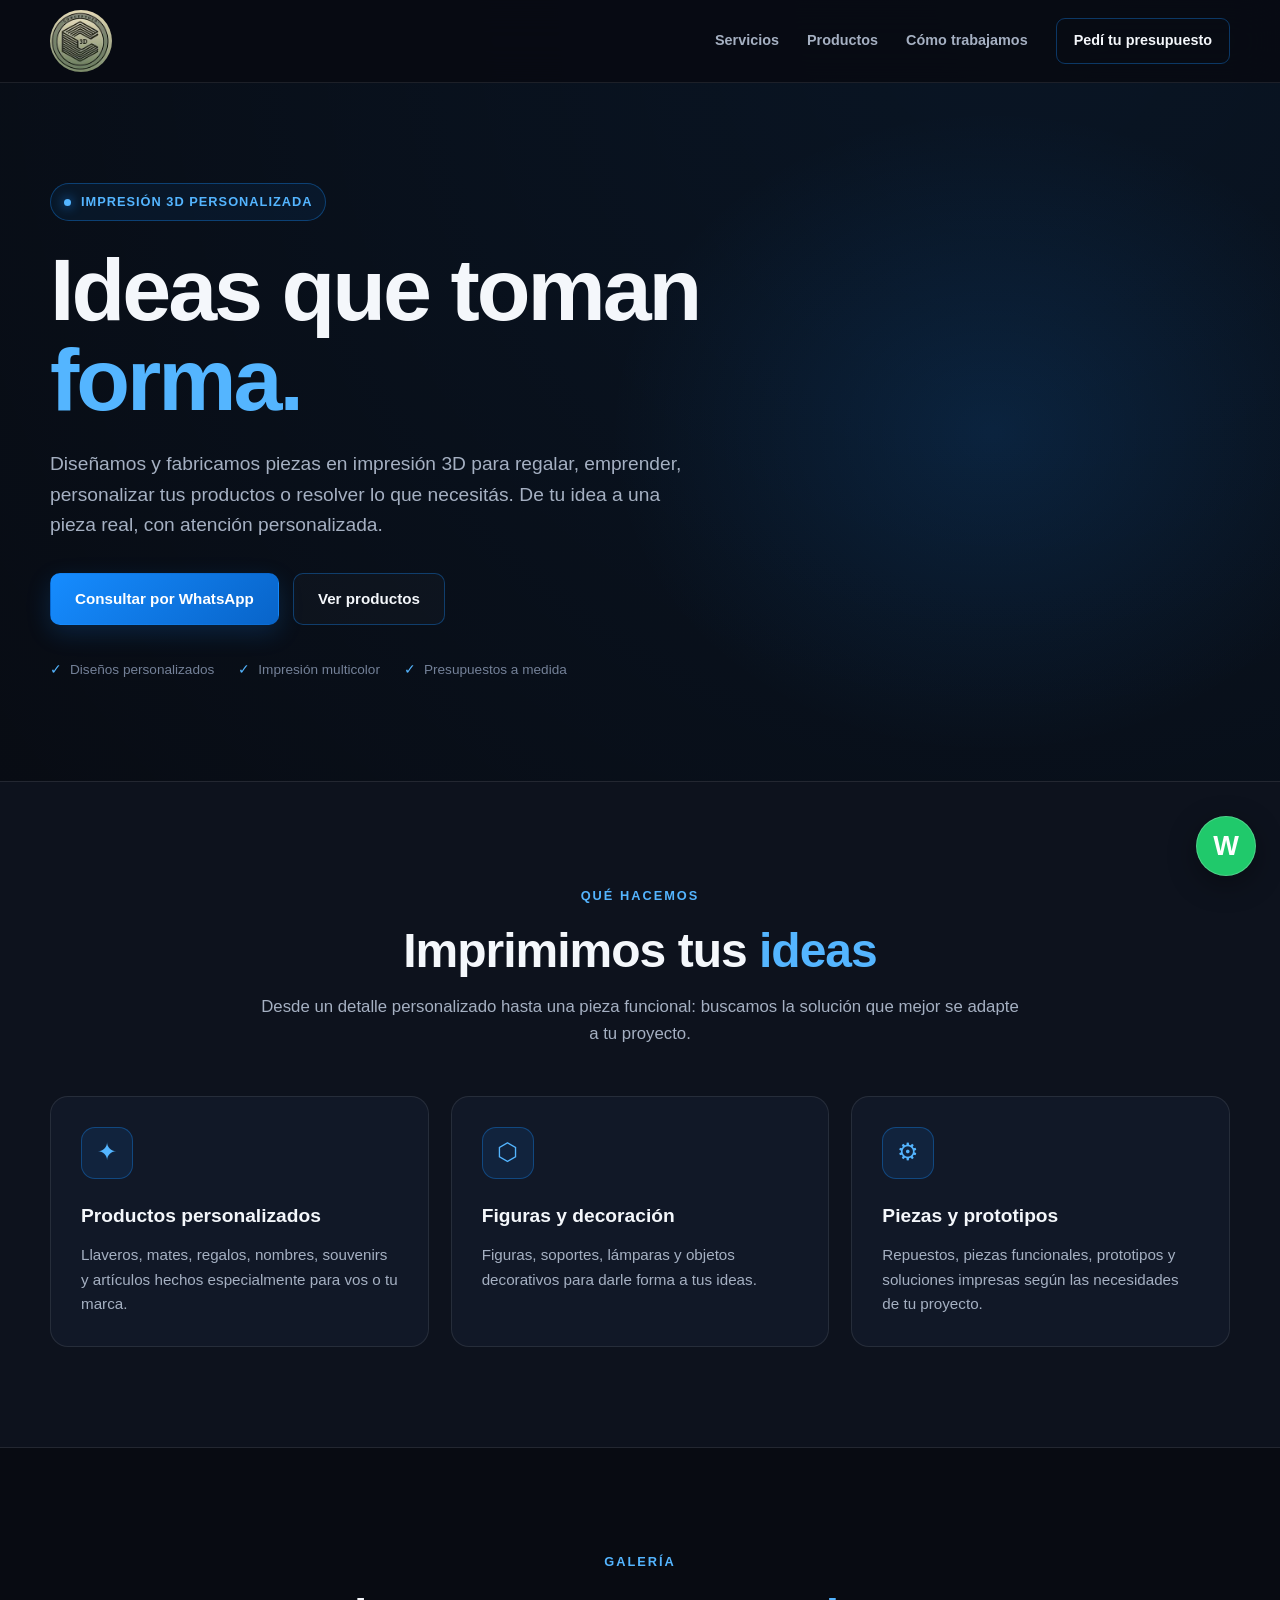
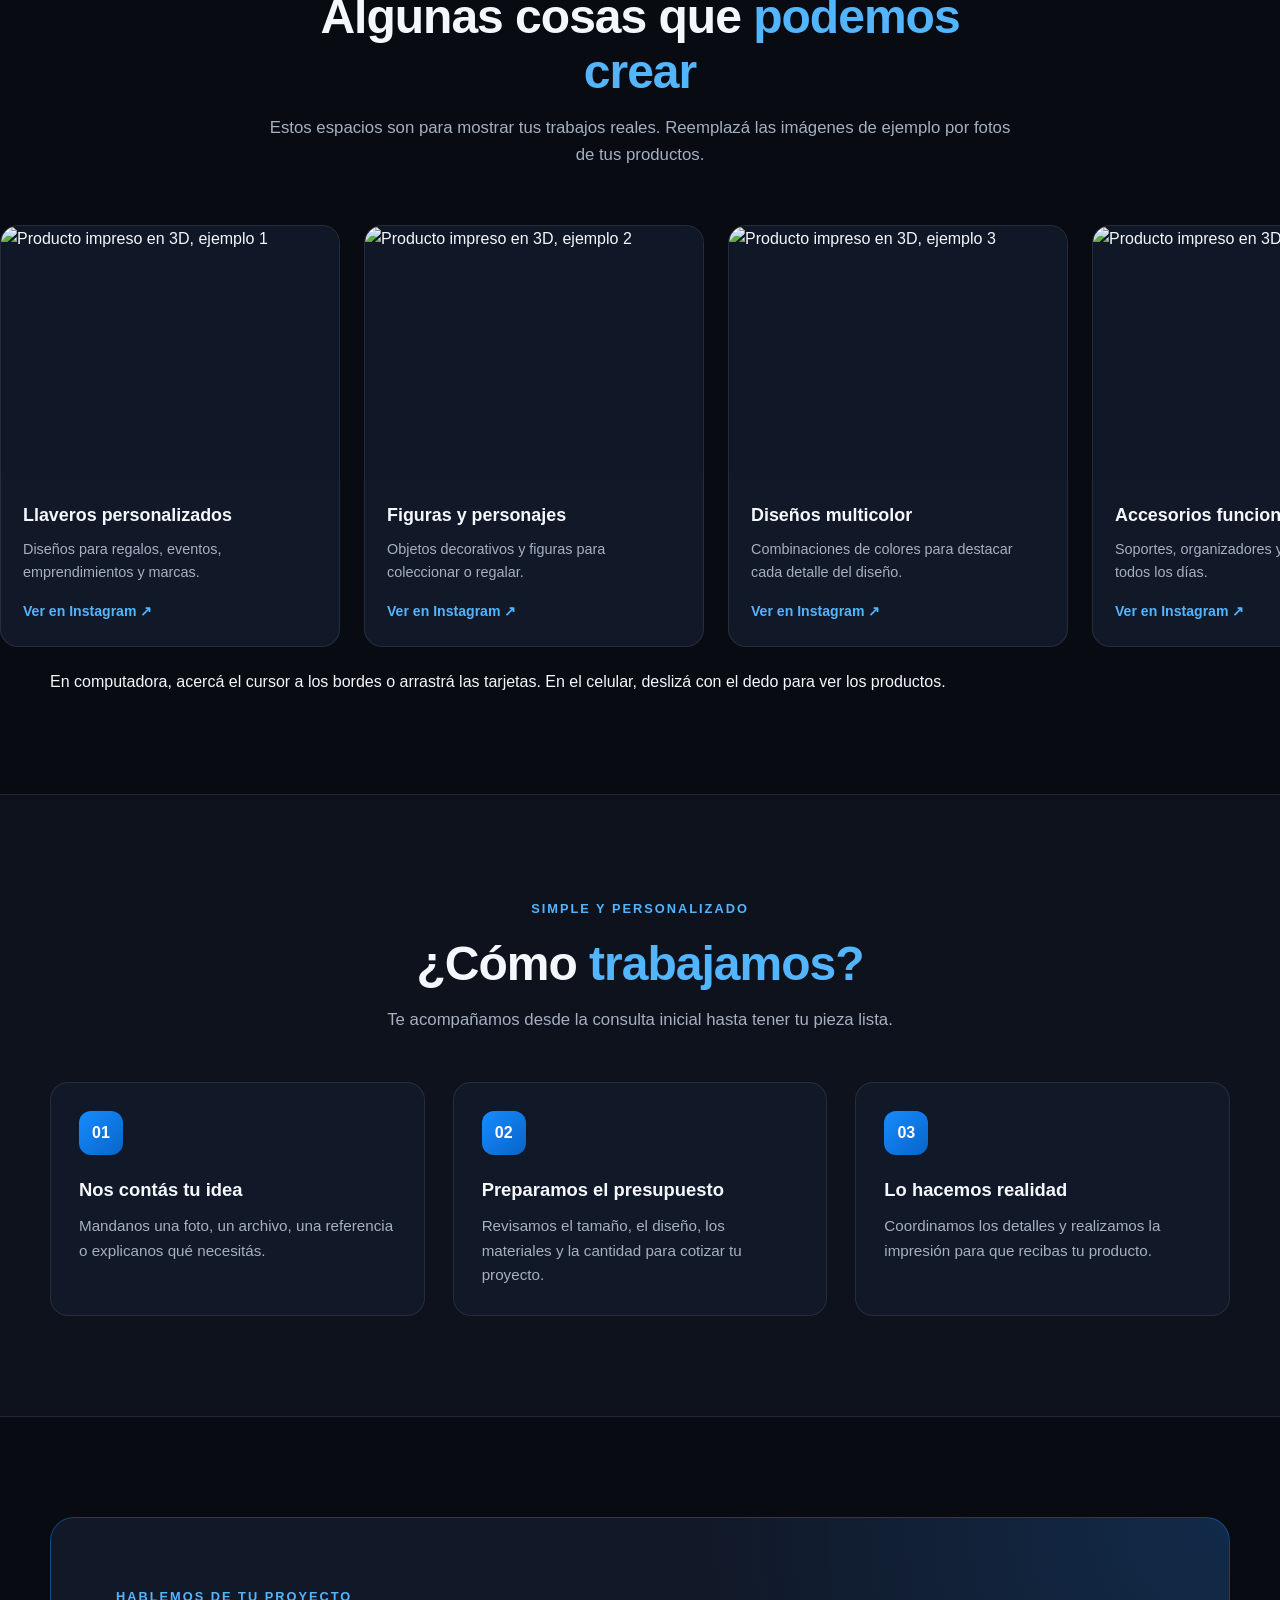
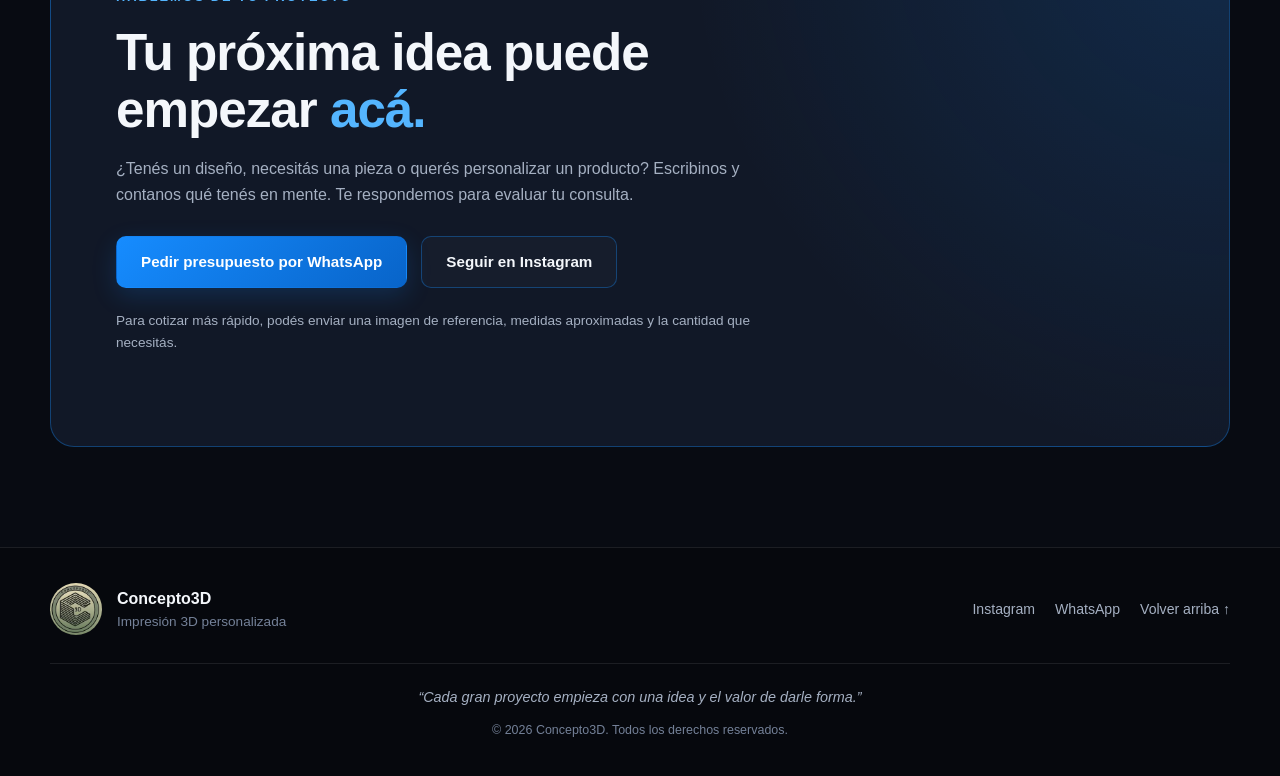
==== index.html @ fdb7ec83 "Add files via upload" ====
<!DOCTYPE html>
<html lang="es">
<head>
    <meta charset="UTF-8">
    <meta name="viewport" content="width=device-width, initial-scale=1.0">
    <meta name="description" content="Concepto3D: impresión 3D personalizada, figuras, mates, llaveros, soportes y piezas a medida. Consultá tu presupuesto por WhatsApp.">
    <meta name="theme-color" content="#080b12">
    <title>Concepto3D | Impresión 3D personalizada</title>
    <link rel="stylesheet" href="style.css">
</head>
<body>
    <header>
        <div class="container navbar">
            <a class="logo" href="#inicio" aria-label="Concepto3D, inicio">
                <img src="logo-concepto3d.jpg" alt="Logo de Concepto3D">
            </a>

            <nav class="nav-links" aria-label="Navegación principal">
                <a href="#servicios">Servicios</a>
                <a href="#galeria">Productos</a>
                <a href="#proceso">Cómo trabajamos</a>
                <a class="nav-cta" href="#presupuesto">Pedí tu presupuesto</a>
            </nav>
        </div>
    </header>

    <main>
        <section class="hero" id="inicio">
            <div class="container">
                <div class="hero-content">
                    <span class="hero-label">Impresión 3D personalizada</span>
                    <h1>Ideas que toman <span class="highlight">forma.</span></h1>
                    <p>
                        Diseñamos y fabricamos piezas en impresión 3D para regalar,
                        emprender, personalizar tus productos o resolver lo que necesitás.
                        De tu idea a una pieza real, con atención personalizada.
                    </p>

                    <div class="hero-buttons">
                        <a class="btn btn-primary" href="https://wa.me/5491123973251?text=Hola%20Concepto3D%2C%20quiero%20consultar%20por%20un%20presupuesto." target="_blank" rel="noopener noreferrer">
                            Consultar por WhatsApp
                        </a>
                        <a class="btn btn-outline" href="#galeria">Ver productos</a>
                    </div>

                    <div class="hero-note">
                        <span>Diseños personalizados</span>
                        <span>Impresión multicolor</span>
                        <span>Presupuestos a medida</span>
                    </div>
                </div>
            </div>
        </section>

        <section class="services" id="servicios">
            <div class="container">
                <div class="section-heading">
                    <span class="section-tag">Qué hacemos</span>
                    <h2>Imprimimos tus <span class="highlight">ideas</span></h2>
                    <p>Desde un detalle personalizado hasta una pieza funcional: buscamos la solución que mejor se adapte a tu proyecto.</p>
                </div>

                <div class="services-grid">
                    <article class="service-card">
                        <div class="service-icon" aria-hidden="true">✦</div>
                        <h3>Productos personalizados</h3>
                        <p>Llaveros, mates, regalos, nombres, souvenirs y artículos hechos especialmente para vos o tu marca.</p>
                    </article>

                    <article class="service-card">
                        <div class="service-icon" aria-hidden="true">⬡</div>
                        <h3>Figuras y decoración</h3>
                        <p>Figuras, soportes, lámparas y objetos decorativos para darle forma a tus ideas.</p>
                    </article>

                    <article class="service-card">
                        <div class="service-icon" aria-hidden="true">⚙</div>
                        <h3>Piezas y prototipos</h3>
                        <p>Repuestos, piezas funcionales, prototipos y soluciones impresas según las necesidades de tu proyecto.</p>
                    </article>
                </div>
            </div>
        </section>

        <section class="gallery" id="galeria">
            <div class="container">
                <div class="section-heading">
                    <span class="section-tag">Galería</span>
                    <h2>Algunas cosas que <span class="highlight">podemos crear</span></h2>
                    <p>Estos espacios son para mostrar tus trabajos reales. Reemplazá las imágenes de ejemplo por fotos de tus productos.</p>
                </div>
            </div>

            <div class="marquee" aria-label="Galería de productos de Concepto3D">
                <div class="marquee-track">
                    <article class="gallery-card">
                        <a href="https://www.instagram.com/concepto3d.ok/" target="_blank" rel="noopener noreferrer" aria-label="Ver trabajos de Concepto3D en Instagram">
                            <img src="images/producto-01.jpg" alt="Producto impreso en 3D, ejemplo 1" loading="lazy">
                        </a>
                        <div class="gallery-card-content">
                            <h3>Llaveros personalizados</h3>
                            <p>Diseños para regalos, eventos, emprendimientos y marcas.</p>
                            <a class="card-link" href="https://www.instagram.com/concepto3d.ok/" target="_blank" rel="noopener noreferrer">Ver en Instagram ↗</a>
                        </div>
                    </article>

                    <article class="gallery-card">
                        <a href="https://www.instagram.com/concepto3d.ok/" target="_blank" rel="noopener noreferrer" aria-label="Ver trabajos de Concepto3D en Instagram">
                            <img src="images/producto-02.jpg" alt="Producto impreso en 3D, ejemplo 2" loading="lazy">
                        </a>
                        <div class="gallery-card-content">
                            <h3>Figuras y personajes</h3>
                            <p>Objetos decorativos y figuras para coleccionar o regalar.</p>
                            <a class="card-link" href="https://www.instagram.com/concepto3d.ok/" target="_blank" rel="noopener noreferrer">Ver en Instagram ↗</a>
                        </div>
                    </article>

                    <article class="gallery-card">
                        <a href="https://www.instagram.com/concepto3d.ok/" target="_blank" rel="noopener noreferrer" aria-label="Ver trabajos de Concepto3D en Instagram">
                            <img src="images/producto-03.jpg" alt="Producto impreso en 3D, ejemplo 3" loading="lazy">
                        </a>
                        <div class="gallery-card-content">
                            <h3>Diseños multicolor</h3>
                            <p>Combinaciones de colores para destacar cada detalle del diseño.</p>
                            <a class="card-link" href="https://www.instagram.com/concepto3d.ok/" target="_blank" rel="noopener noreferrer">Ver en Instagram ↗</a>
                        </div>
                    </article>

                    <article class="gallery-card">
                        <a href="https://www.instagram.com/concepto3d.ok/" target="_blank" rel="noopener noreferrer" aria-label="Ver trabajos de Concepto3D en Instagram">
                            <img src="images/producto-04.jpg" alt="Producto impreso en 3D, ejemplo 4" loading="lazy">
                        </a>
                        <div class="gallery-card-content">
                            <h3>Accesorios funcionales</h3>
                            <p>Soportes, organizadores y piezas útiles para todos los días.</p>
                            <a class="card-link" href="https://www.instagram.com/concepto3d.ok/" target="_blank" rel="noopener noreferrer">Ver en Instagram ↗</a>
                        </div>
                    </article>

                    <article class="gallery-card">
                        <a href="https://www.instagram.com/concepto3d.ok/" target="_blank" rel="noopener noreferrer" aria-label="Ver trabajos de Concepto3D en Instagram">
                            <img src="images/producto-05.jpg" alt="Producto impreso en 3D, ejemplo 5" loading="lazy">
                        </a>
                        <div class="gallery-card-content">
                            <h3>Proyectos a medida</h3>
                            <p>Contanos qué necesitás y vemos cómo hacerlo realidad.</p>
                            <a class="card-link" href="https://www.instagram.com/concepto3d.ok/" target="_blank" rel="noopener noreferrer">Ver en Instagram ↗</a>
                        </div>
                    </article>

                    <!-- Copias para el desplazamiento continuo del carrusel -->
                    <article class="gallery-card" aria-hidden="true">
                        <a href="#" tabindex="-1">
                            <img src="images/producto-01.jpg" alt="" loading="lazy">
                        </a>
                        <div class="gallery-card-content">
                            <h3>Llaveros personalizados</h3>
                            <p>Diseños para regalos, eventos, emprendimientos y marcas.</p>
                            <span class="card-link">Concepto3D</span>
                        </div>
                    </article>

                    <article class="gallery-card" aria-hidden="true">
                        <a href="#" tabindex="-1">
                            <img src="images/producto-02.jpg" alt="" loading="lazy">
                        </a>
                        <div class="gallery-card-content">
                            <h3>Figuras y personajes</h3>
                            <p>Objetos decorativos y figuras para coleccionar o regalar.</p>
                            <span class="card-link">Concepto3D</span>
                        </div>
                    </article>

                    <article class="gallery-card" aria-hidden="true">
                        <a href="#" tabindex="-1">
                            <img src="images/producto-03.jpg" alt="" loading="lazy">
                        </a>
                        <div class="gallery-card-content">
                            <h3>Diseños multicolor</h3>
                            <p>Combinaciones de colores para destacar cada detalle del diseño.</p>
                            <span class="card-link">Concepto3D</span>
                        </div>
                    </article>

                    <article class="gallery-card" aria-hidden="true">
                        <a href="#" tabindex="-1">
                            <img src="images/producto-04.jpg" alt="" loading="lazy">
                        </a>
                        <div class="gallery-card-content">
                            <h3>Accesorios funcionales</h3>
                            <p>Soportes, organizadores y piezas útiles para todos los días.</p>
                            <span class="card-link">Concepto3D</span>
                        </div>
                    </article>

                    <article class="gallery-card" aria-hidden="true">
                        <a href="#" tabindex="-1">
                            <img src="images/producto-05.jpg" alt="" loading="lazy">
                        </a>
                        <div class="gallery-card-content">
                            <h3>Proyectos a medida</h3>
                            <p>Contanos qué necesitás y vemos cómo hacerlo realidad.</p>
                            <span class="card-link">Concepto3D</span>
                        </div>
                    </article>
                </div>
            </div>

            <div class="container">
                <p class="gallery-footer">En computadora, acercá el cursor a los bordes o arrastrá las tarjetas. En el celular, deslizá con el dedo para ver los productos.</p>
            </div>
        </section>

        <section class="process" id="proceso">
            <div class="container">
                <div class="section-heading">
                    <span class="section-tag">Simple y personalizado</span>
                    <h2>¿Cómo <span class="highlight">trabajamos?</span></h2>
                    <p>Te acompañamos desde la consulta inicial hasta tener tu pieza lista.</p>
                </div>

                <div class="process-grid">
                    <article class="process-step">
                        <span class="process-number">01</span>
                        <h3>Nos contás tu idea</h3>
                        <p>Mandanos una foto, un archivo, una referencia o explicanos qué necesitás.</p>
                    </article>

                    <article class="process-step">
                        <span class="process-number">02</span>
                        <h3>Preparamos el presupuesto</h3>
                        <p>Revisamos el tamaño, el diseño, los materiales y la cantidad para cotizar tu proyecto.</p>
                    </article>

                    <article class="process-step">
                        <span class="process-number">03</span>
                        <h3>Lo hacemos realidad</h3>
                        <p>Coordinamos los detalles y realizamos la impresión para que recibas tu producto.</p>
                    </article>
                </div>
            </div>
        </section>

        <section class="contact" id="presupuesto">
            <div class="container">
                <div class="contact-panel">
                    <span class="section-tag">Hablemos de tu proyecto</span>
                    <h2>Tu próxima idea puede empezar <span class="highlight">acá.</span></h2>
                    <p>
                        ¿Tenés un diseño, necesitás una pieza o querés personalizar un producto?
                        Escribinos y contanos qué tenés en mente. Te respondemos para evaluar tu consulta.
                    </p>

                    <div class="contact-actions">
                        <a class="btn btn-primary" href="https://wa.me/5491123973251?text=Hola%20Concepto3D%2C%20quiero%20consultar%20por%20un%20presupuesto." target="_blank" rel="noopener noreferrer">
                            Pedir presupuesto por WhatsApp
                        </a>
                        <a class="btn btn-outline" href="https://www.instagram.com/concepto3d.ok/" target="_blank" rel="noopener noreferrer">
                            Seguir en Instagram
                        </a>
                    </div>

                    <p class="contact-note">Para cotizar más rápido, podés enviar una imagen de referencia, medidas aproximadas y la cantidad que necesitás.</p>
                </div>
            </div>
        </section>
    </main>

    <footer>
        <div class="container">
            <div class="footer-content">
                <a class="footer-brand" href="#inicio">
                    <img src="logo-concepto3d.jpg" alt="Logo de Concepto3D">
                    <span>
                        <strong>Concepto3D</strong>
                        <p>Impresión 3D personalizada</p>
                    </span>
                </a>

                <div class="footer-links">
                    <a href="https://www.instagram.com/concepto3d.ok/" target="_blank" rel="noopener noreferrer">Instagram</a>
                    <a href="https://wa.me/5491123973251" target="_blank" rel="noopener noreferrer">WhatsApp</a>
                    <a href="#inicio">Volver arriba ↑</a>
                </div>
            </div>

            <p class="footer-quote">“Cada gran proyecto empieza con una idea y el valor de darle forma.”</p>
            <p class="footer-copy">© 2026 Concepto3D. Todos los derechos reservados.</p>
        </div>
    </footer>

    <a class="whatsapp-float" href="https://wa.me/5491123973251?text=Hola%20Concepto3D%2C%20quiero%20hacer%20una%20consulta." target="_blank" rel="noopener noreferrer" aria-label="Contactar a Concepto3D por WhatsApp">
        <span aria-hidden="true">W</span>
    </a>

    <script>
    document.addEventListener("DOMContentLoaded", () => {
        const marquee = document.querySelector(".marquee");
        const track = document.querySelector(".marquee-track");

        if (!marquee || !track) return;

        let direction = 0;
        let animationFrame = null;
        let lastTime = 0;
        let isDragging = false;
        let dragStartX = 0;
        let scrollStart = 0;
        let dragged = false;
        let suppressClick = false;

        const edgeSize = 120;
        const speed = 420; // píxeles por segundo

        function animateScroll(time) {
            if (!direction) {
                animationFrame = null;
                lastTime = 0;
                return;
            }

            if (lastTime) {
                const delta = Math.min((time - lastTime) / 1000, 0.05);
                const maxScroll = marquee.scrollWidth - marquee.clientWidth;

                marquee.scrollLeft += direction * speed * delta;

                // Recorre en bucle para que el movimiento sea continuo.
                if (marquee.scrollLeft >= maxScroll - 1 && direction > 0) {
                    marquee.scrollLeft = 0;
                } else if (marquee.scrollLeft <= 0 && direction < 0) {
                    marquee.scrollLeft = maxScroll;
                }
            }

            lastTime = time;
            animationFrame = requestAnimationFrame(animateScroll);
        }

        function setDirection(nextDirection) {
            direction = nextDirection;

            if (direction && animationFrame === null) {
                animationFrame = requestAnimationFrame(animateScroll);
            } else if (!direction && animationFrame !== null) {
                cancelAnimationFrame(animationFrame);
                animationFrame = null;
                lastTime = 0;
            }
        }

        marquee.addEventListener("pointermove", (event) => {
            // No activar el movimiento automático mientras el usuario arrastra.
            if (isDragging || event.pointerType === "touch") return;

            const bounds = marquee.getBoundingClientRect();
            const x = event.clientX - bounds.left;

            if (x < edgeSize) {
                setDirection(-1);
            } else if (x > bounds.width - edgeSize) {
                setDirection(1);
            } else {
                setDirection(0);
            }
        });

        marquee.addEventListener("pointerleave", () => {
            if (!isDragging) setDirection(0);
        });

        // Permite arrastrar el carrusel con el mouse.
        marquee.addEventListener("pointerdown", (event) => {
            if (event.pointerType === "touch") return;
            if (event.button !== 0) return;

            isDragging = true;
            dragged = false;
            dragStartX = event.clientX;
            scrollStart = marquee.scrollLeft;
            setDirection(0);
            marquee.classList.add("is-dragging");
            marquee.setPointerCapture(event.pointerId);
        });

        marquee.addEventListener("pointermove", (event) => {
            if (!isDragging || event.pointerType === "touch") return;

            const distance = event.clientX - dragStartX;

            if (Math.abs(distance) > 4) {
                dragged = true;
            }

            if (dragged) {
                marquee.scrollLeft = scrollStart - distance;
            }
        });

        function stopDragging(event) {
            if (!isDragging) return;

            isDragging = false;
            marquee.classList.remove("is-dragging");

            if (dragged) {
                suppressClick = true;
                window.setTimeout(() => {
                    suppressClick = false;
                }, 0);
            }

            if (event && event.pointerType !== "touch") {
                const bounds = marquee.getBoundingClientRect();
                const x = event.clientX - bounds.left;

                if (x < edgeSize) setDirection(-1);
                else if (x > bounds.width - edgeSize) setDirection(1);
                else setDirection(0);
            }
        }

        marquee.addEventListener("pointerup", stopDragging);
        marquee.addEventListener("pointercancel", stopDragging);

        marquee.addEventListener("click", (event) => {
            if (suppressClick) {
                event.preventDefault();
                event.stopPropagation();
                suppressClick = false;
            }
        }, true);

        // El toque se desplaza de forma nativa en móviles.
        marquee.addEventListener("touchstart", () => setDirection(0), { passive: true });
        marquee.addEventListener("touchend", () => setDirection(0), { passive: true });
    });
    </script>

</body>
</html>
---- style.css ----
/* =========================================================
   CONCEPTO3D — style.css
   Diseño oscuro tecnológico, adaptable y sin JavaScript
========================================================= */

/* VARIABLES */
:root {
    --bg: #080b12;
    --bg-secondary: #0d121d;
    --bg-card: #111827;
    --bg-card-hover: #172235;
    --primary: #168cff;
    --primary-light: #54b5ff;
    --primary-dark: #0864c9;
    --text: #f4f7fb;
    --text-secondary: #a5b0c2;
    --text-muted: #748198;
    --border: rgba(255, 255, 255, 0.09);
    --border-blue: rgba(22, 140, 255, 0.35);
    --radius: 18px;
    --radius-small: 12px;
    --container: 1180px;
    --card-width: 340px;
    --card-gap: 24px;
    --transition: 0.3s ease;
}

/* RESET */
* {
    margin: 0;
    padding: 0;
    box-sizing: border-box;
}

html {
    scroll-behavior: smooth;
    scroll-padding-top: 100px;
}

body {
    min-height: 100vh;
    overflow-x: hidden;
    background:
        radial-gradient(circle at 80% 0%, rgba(22, 140, 255, 0.08), transparent 35%),
        var(--bg);
    color: var(--text);
    font-family: Arial, Helvetica, sans-serif;
    line-height: 1.6;
    -webkit-font-smoothing: antialiased;
}

img {
    display: block;
    max-width: 100%;
}

a {
    color: inherit;
    text-decoration: none;
}

button,
input,
textarea,
select {
    font: inherit;
}

ul {
    list-style: none;
}

::selection {
    color: #fff;
    background: var(--primary-dark);
}

.container {
    width: min(var(--container), calc(100% - 40px));
    margin-inline: auto;
}

section {
    padding: 100px 0;
}

/* TEXTOS DE SECCIÓN */
.section-heading {
    max-width: 760px;
    margin: 0 auto 48px;
    text-align: center;
}

.section-heading h2 {
    margin-bottom: 16px;
    font-size: clamp(2rem, 4vw, 3rem);
    line-height: 1.15;
    letter-spacing: -1px;
}

.section-heading p {
    color: var(--text-secondary);
    font-size: 1.05rem;
}

.section-tag {
    display: inline-block;
    margin-bottom: 16px;
    color: var(--primary-light);
    font-size: 0.8rem;
    font-weight: 700;
    letter-spacing: 2px;
    text-transform: uppercase;
}

.highlight {
    color: var(--primary-light);
}

.text-muted {
    color: var(--text-secondary);
}

/* BOTONES */
.btn {
    display: inline-flex;
    align-items: center;
    justify-content: center;
    gap: 10px;
    min-height: 50px;
    padding: 13px 24px;
    border: 1px solid transparent;
    border-radius: 10px;
    font-size: 0.95rem;
    font-weight: 700;
    text-align: center;
    cursor: pointer;
    transition: background var(--transition), border-color var(--transition),
        transform var(--transition), box-shadow var(--transition);
}

.btn:hover {
    transform: translateY(-3px);
}

.btn-primary {
    color: #fff;
    background: linear-gradient(135deg, var(--primary), var(--primary-dark));
    box-shadow: 0 8px 25px rgba(22, 140, 255, 0.18);
}

.btn-primary:hover {
    box-shadow: 0 12px 32px rgba(22, 140, 255, 0.32);
}

.btn-outline {
    color: var(--text);
    border-color: var(--border-blue);
    background: rgba(255, 255, 255, 0.025);
}

.btn-outline:hover {
    border-color: var(--primary);
    background: rgba(22, 140, 255, 0.09);
}

/* HEADER Y NAVEGACIÓN */
header {
    position: sticky;
    z-index: 100;
    top: 0;
    border-bottom: 1px solid var(--border);
    background: rgba(8, 11, 18, 0.9);
    backdrop-filter: blur(18px);
    -webkit-backdrop-filter: blur(18px);
}

.navbar {
    display: flex;
    align-items: center;
    justify-content: space-between;
    gap: 24px;
    min-height: 82px;
}

.logo {
    display: inline-flex;
    align-items: center;
    flex-shrink: 0;
}

.logo img {
    width: 62px;
    height: 62px;
    object-fit: contain;
    border-radius: 50%;
}

.nav-links {
    display: flex;
    align-items: center;
    justify-content: flex-end;
    gap: 28px;
}

.nav-links a {
    color: var(--text-secondary);
    font-size: 0.9rem;
    font-weight: 600;
    transition: color var(--transition);
}

.nav-links a:hover {
    color: var(--primary-light);
}

.nav-links .nav-cta {
    padding: 10px 17px;
    border: 1px solid var(--border-blue);
    border-radius: 9px;
    color: var(--text);
}

.nav-links .nav-cta:hover {
    background: rgba(22, 140, 255, 0.12);
}

/* HERO */
.hero {
    position: relative;
    display: flex;
    align-items: center;
    min-height: 650px;
    padding: 100px 0;
    overflow: hidden;
    isolation: isolate;
}

.hero::before {
    position: absolute;
    z-index: -1;
    top: 0;
    right: -10%;
    width: 65%;
    height: 100%;
    background: radial-gradient(ellipse, rgba(22, 140, 255, 0.14), transparent 65%);
    content: "";
    pointer-events: none;
}

.hero-content {
    max-width: 850px;
}

.hero-label {
    display: inline-flex;
    align-items: center;
    gap: 10px;
    margin-bottom: 24px;
    padding: 8px 13px;
    border: 1px solid var(--border-blue);
    border-radius: 50px;
    color: var(--primary-light);
    background: rgba(22, 140, 255, 0.07);
    font-size: 0.8rem;
    font-weight: 700;
    letter-spacing: 1px;
    text-transform: uppercase;
}

.hero-label::before {
    width: 7px;
    height: 7px;
    border-radius: 50%;
    background: var(--primary-light);
    box-shadow: 0 0 12px var(--primary);
    content: "";
}

.hero h1 {
    max-width: 850px;
    margin-bottom: 24px;
    font-size: clamp(2.8rem, 7vw, 5.5rem);
    font-weight: 800;
    line-height: 1.02;
    letter-spacing: -3px;
}

.hero p {
    max-width: 650px;
    margin-bottom: 32px;
    color: var(--text-secondary);
    font-size: clamp(1rem, 2vw, 1.2rem);
}

.hero-buttons {
    display: flex;
    flex-wrap: wrap;
    gap: 14px;
}

.hero-note {
    display: flex;
    flex-wrap: wrap;
    gap: 24px;
    margin-top: 34px;
    color: var(--text-muted);
    font-size: 0.85rem;
}

.hero-note span::before {
    margin-right: 8px;
    color: var(--primary-light);
    content: "✓";
}

/* SERVICIOS */
.services {
    border-top: 1px solid var(--border);
    border-bottom: 1px solid var(--border);
    background: var(--bg-secondary);
}

.services-grid {
    display: grid;
    grid-template-columns: repeat(3, minmax(0, 1fr));
    gap: 22px;
}

.service-card {
    padding: 30px;
    border: 1px solid var(--border);
    border-radius: var(--radius);
    background: var(--bg-card);
    transition: border-color var(--transition), background var(--transition),
        transform var(--transition);
}

.service-card:hover {
    transform: translateY(-5px);
    border-color: var(--border-blue);
    background: var(--bg-card-hover);
}

.service-icon {
    display: flex;
    align-items: center;
    justify-content: center;
    width: 52px;
    height: 52px;
    margin-bottom: 22px;
    border: 1px solid var(--border-blue);
    border-radius: 14px;
    color: var(--primary-light);
    background: rgba(22, 140, 255, 0.1);
    font-size: 1.5rem;
}

.service-card h3 {
    margin-bottom: 12px;
    font-size: 1.2rem;
}

.service-card p {
    color: var(--text-secondary);
    font-size: 0.95rem;
}

/* GALERÍA Y CARRUSEL */
.gallery {
    overflow: hidden;
}

.marquee {
    position: relative;
    width: 100%;
    overflow-x: auto;
    overflow-y: hidden;
    padding: 8px 0 22px;
    scroll-behavior: auto;
    overscroll-behavior-x: contain;
    -webkit-overflow-scrolling: touch;
    scrollbar-width: none;
    cursor: grab;
    touch-action: pan-x pan-y;
}

.marquee::-webkit-scrollbar {
    display: none;
}

.marquee-track {
    display: flex;
    align-items: stretch;
    gap: var(--card-gap);
    width: max-content;
    min-width: max-content;
    animation: none !important;
    transform: none !important;
    will-change: auto;
}

.marquee.is-dragging {
    cursor: grabbing;
    user-select: none;
}

.marquee.is-dragging .gallery-card {
    pointer-events: none;
}

.gallery-card {
    flex: 0 0 var(--card-width);
    width: var(--card-width);
    min-width: 0;
    overflow: hidden;
    border: 1px solid var(--border);
    border-radius: var(--radius);
    background: var(--bg-card);
    transition: border-color var(--transition), box-shadow var(--transition),
        transform var(--transition);
}

.gallery-card:hover {
    transform: translateY(-5px);
    border-color: var(--border-blue);
    box-shadow: 0 16px 40px rgba(0, 0, 0, 0.24);
}

.gallery-card > a {
    display: block;
    overflow: hidden;
    aspect-ratio: 4 / 3;
    background: #101827;
}

.gallery-card img {
    width: 100%;
    height: 100%;
    object-fit: cover;
    transition: transform 0.55s ease;
}

.gallery-card:hover img {
    transform: scale(1.06);
}

.gallery-card-content {
    padding: 22px;
}

.gallery-card h3 {
    margin-bottom: 8px;
    font-size: 1.12rem;
}

.gallery-card p {
    color: var(--text-secondary);
    font-size: 0.9rem;
}

.gallery-card .card-link {
    display: inline-block;
    margin-top: 16px;
    color: var(--primary-light);
    font-size: 0.88rem;
    font-weight: 700;
}

.gallery-card .card-link:hover {
    color: #fff;
}

/* PROCESO */
.process {
    background: var(--bg-secondary);
    border-top: 1px solid var(--border);
    border-bottom: 1px solid var(--border);
}

.process-grid {
    display: grid;
    grid-template-columns: repeat(3, minmax(0, 1fr));
    gap: 28px;
}

.process-step {
    position: relative;
    padding: 28px;
    border: 1px solid var(--border);
    border-radius: var(--radius);
    background: var(--bg-card);
}

.process-number {
    display: inline-flex;
    align-items: center;
    justify-content: center;
    width: 44px;
    height: 44px;
    margin-bottom: 20px;
    border-radius: 12px;
    color: #fff;
    background: linear-gradient(135deg, var(--primary), var(--primary-dark));
    font-weight: 800;
}

.process-step h3 {
    margin-bottom: 10px;
    font-size: 1.15rem;
}

.process-step p {
    color: var(--text-secondary);
    font-size: 0.95rem;
}

/* CONTACTO Y PRESUPUESTO */
.contact {
    position: relative;
    overflow: hidden;
}

.contact-panel {
    position: relative;
    padding: clamp(28px, 6vw, 65px);
    overflow: hidden;
    border: 1px solid var(--border-blue);
    border-radius: 24px;
    background: radial-gradient(circle at 100% 0%, rgba(22, 140, 255, 0.16), transparent 42%),
        var(--bg-card);
}

.contact-panel h2 {
    max-width: 700px;
    margin-bottom: 18px;
    font-size: clamp(2rem, 4vw, 3.3rem);
    line-height: 1.12;
    letter-spacing: -1px;
}

.contact-panel > p {
    max-width: 650px;
    margin-bottom: 28px;
    color: var(--text-secondary);
}

.contact-actions {
    display: flex;
    flex-wrap: wrap;
    gap: 14px;
}

.contact-note {
    margin-top: 22px;
    color: var(--text-muted);
    font-size: 0.85rem;
}

/* FOOTER */
footer {
    padding: 35px 0;
    border-top: 1px solid var(--border);
    background: #06080d;
}

.footer-content {
    display: flex;
    align-items: center;
    justify-content: space-between;
    gap: 25px;
}

.footer-brand {
    display: flex;
    align-items: center;
    gap: 15px;
}

.footer-brand img {
    width: 52px;
    height: 52px;
    object-fit: contain;
    border-radius: 50%;
}

.footer-brand p {
    color: var(--text-muted);
    font-size: 0.85rem;
}

.footer-links {
    display: flex;
    flex-wrap: wrap;
    gap: 20px;
}

.footer-links a {
    color: var(--text-secondary);
    font-size: 0.88rem;
    transition: color var(--transition);
}

.footer-links a:hover {
    color: var(--primary-light);
}

.footer-quote {
    margin-top: 28px;
    padding-top: 22px;
    border-top: 1px solid var(--border);
    color: var(--text-secondary);
    font-size: 0.9rem;
    font-style: italic;
    text-align: center;
}

.footer-copy {
    margin-top: 12px;
    color: var(--text-muted);
    font-size: 0.78rem;
    text-align: center;
}

/* BOTÓN FLOTANTE WHATSAPP */
.whatsapp-float {
    position: fixed;
    z-index: 200;
    right: 24px;
    bottom: 24px;
    display: flex;
    align-items: center;
    justify-content: center;
    width: 60px;
    height: 60px;
    border: 1px solid rgba(255, 255, 255, 0.2);
    border-radius: 50%;
    color: #fff;
    background: #20c96b;
    box-shadow: 0 8px 28px rgba(0, 0, 0, 0.35);
    font-size: 1.7rem;
    font-weight: 800;
    transition: transform var(--transition), box-shadow var(--transition);
}

.whatsapp-float:hover {
    transform: translateY(-4px) scale(1.05);
    box-shadow: 0 12px 35px rgba(32, 201, 107, 0.28);
}

/* FOCO DE TECLADO */
a:focus-visible,
button:focus-visible,
input:focus-visible,
textarea:focus-visible,
select:focus-visible {
    outline: 3px solid var(--primary-light);
    outline-offset: 4px;
}

/* TABLETS */
@media (max-width: 900px) {
    :root {
        --card-width: 300px;
        --card-gap: 20px;
    }

    section {
        padding: 80px 0;
    }

    .navbar {
        min-height: 74px;
    }

    .nav-links {
        gap: 16px;
    }

    .nav-links a {
        font-size: 0.83rem;
    }

    .hero {
        min-height: 560px;
    }

    .services-grid,
    .process-grid {
        grid-template-columns: repeat(2, minmax(0, 1fr));
    }

    .services-grid > :last-child,
    .process-grid > :last-child {
        grid-column: 1 / -1;
    }
}

/* CELULARES */
@media (max-width: 600px) {
    :root {
        --card-width: 78vw;
        --card-gap: 16px;
    }

    .container {
        width: calc(100% - 32px);
    }

    section {
        padding: 65px 0;
    }

    .section-heading {
        margin-bottom: 32px;
    }

    .section-heading h2 {
        font-size: 2rem;
        letter-spacing: -0.7px;
    }

    .section-heading p {
        font-size: 0.95rem;
    }

    /* Navegación */
    .navbar {
        min-height: auto;
        flex-direction: column;
        gap: 12px;
        padding: 12px 0 15px;
    }

    .logo img {
        width: 54px;
        height: 54px;
    }

    .nav-links {
        width: 100%;
        justify-content: center;
        flex-wrap: wrap;
        gap: 10px 17px;
    }

    .nav-links a {
        font-size: 0.82rem;
    }

    .nav-links .nav-cta {
        padding: 7px 11px;
    }

    /* Portada */
    .hero {
        min-height: auto;
        padding: 75px 0;
    }

    .hero h1 {
        font-size: clamp(2.6rem, 12vw, 4rem);
        letter-spacing: -1.8px;
    }

    .hero p {
        font-size: 1rem;
    }

    .hero-buttons {
        align-items: stretch;
        flex-direction: column;
    }

    .hero-buttons .btn {
        width: 100%;
    }

    .hero-note {
        flex-direction: column;
        gap: 8px;
    }

    /* Servicios y proceso */
    .services-grid,
    .process-grid {
        grid-template-columns: 1fr;
        gap: 16px;
    }

    .services-grid > :last-child,
    .process-grid > :last-child {
        grid-column: auto;
    }

    .service-card,
    .process-step {
        padding: 24px;
    }

    /* Carrusel táctil en móvil */
    .marquee {
        overflow-x: auto;
        overflow-y: hidden;
        padding: 8px 16px 20px;
        scroll-snap-type: x proximity;
        scroll-padding-inline: 16px;
        touch-action: pan-x pan-y;
        cursor: grab;
    }

    .marquee::-webkit-scrollbar {
        display: none;
    }

    .marquee-track {
        width: max-content;
        min-width: max-content;
        animation: none !important;
        transform: none !important;
        will-change: auto;
    }

    .gallery-card {
        flex: 0 0 var(--card-width);
        width: var(--card-width);
        scroll-snap-align: start;
    }

    .gallery-card:hover {
        transform: none;
    }

    .gallery-card-content {
        padding: 18px;
    }

    .gallery-card h3 {
        font-size: 1.05rem;
    }

    .gallery-card p {
        font-size: 0.87rem;
    }

    /* Contacto */
    .contact-panel {
        padding: 28px 22px;
        border-radius: 18px;
    }

    .contact-panel h2 {
        font-size: 2rem;
        letter-spacing: -0.7px;
    }

    .contact-actions {
        flex-direction: column;
    }

    .contact-actions .btn {
        width: 100%;
    }

    /* Footer */
    .footer-content {
        flex-direction: column;
        text-align: center;
    }

    .footer-brand {
        flex-direction: column;
    }

    .footer-links {
        justify-content: center;
        gap: 14px;
    }

    .footer-quote {
        font-size: 0.85rem;
    }

    /* WhatsApp */
    .whatsapp-float {
        right: 16px;
        bottom: 16px;
        width: 54px;
        height: 54px;
        font-size: 1.5rem;
    }
}

/* TELÉFONOS MUY PEQUEÑOS */
@media (max-width: 360px) {
    :root {
        --card-width: 82vw;
    }

    .container {
        width: calc(100% - 24px);
    }

    .nav-links {
        gap: 9px 12px;
    }

    .hero h1 {
        font-size: 2.45rem;
    }

    .btn {
        padding: 12px 16px;
    }
}

/* RESPETAR PREFERENCIAS DE MOVIMIENTO REDUCIDO */
@media (prefers-reduced-motion: reduce) {
    html {
        scroll-behavior: auto;
    }

    *,
    *::before,
    *::after {
        animation-duration: 0.01ms !important;
        animation-iteration-count: 1 !important;
        transition-duration: 0.01ms !important;
    }
}
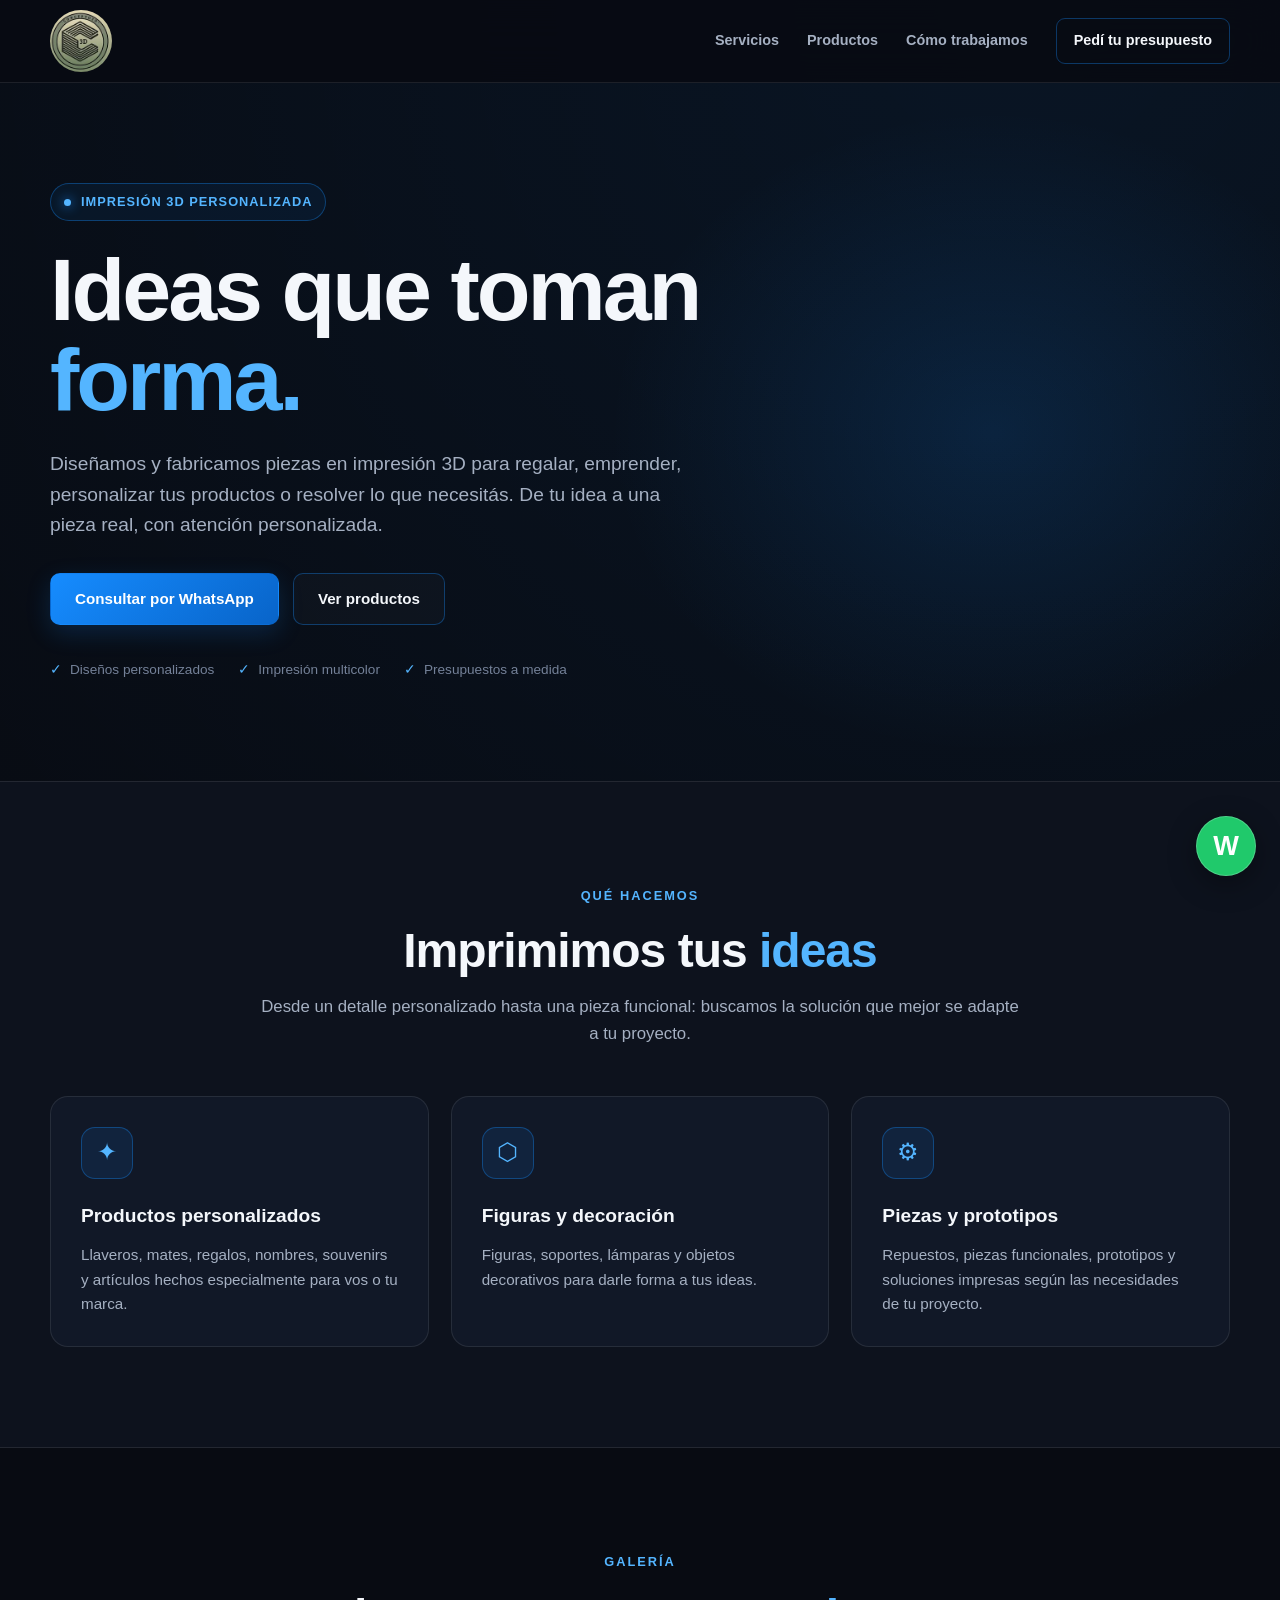
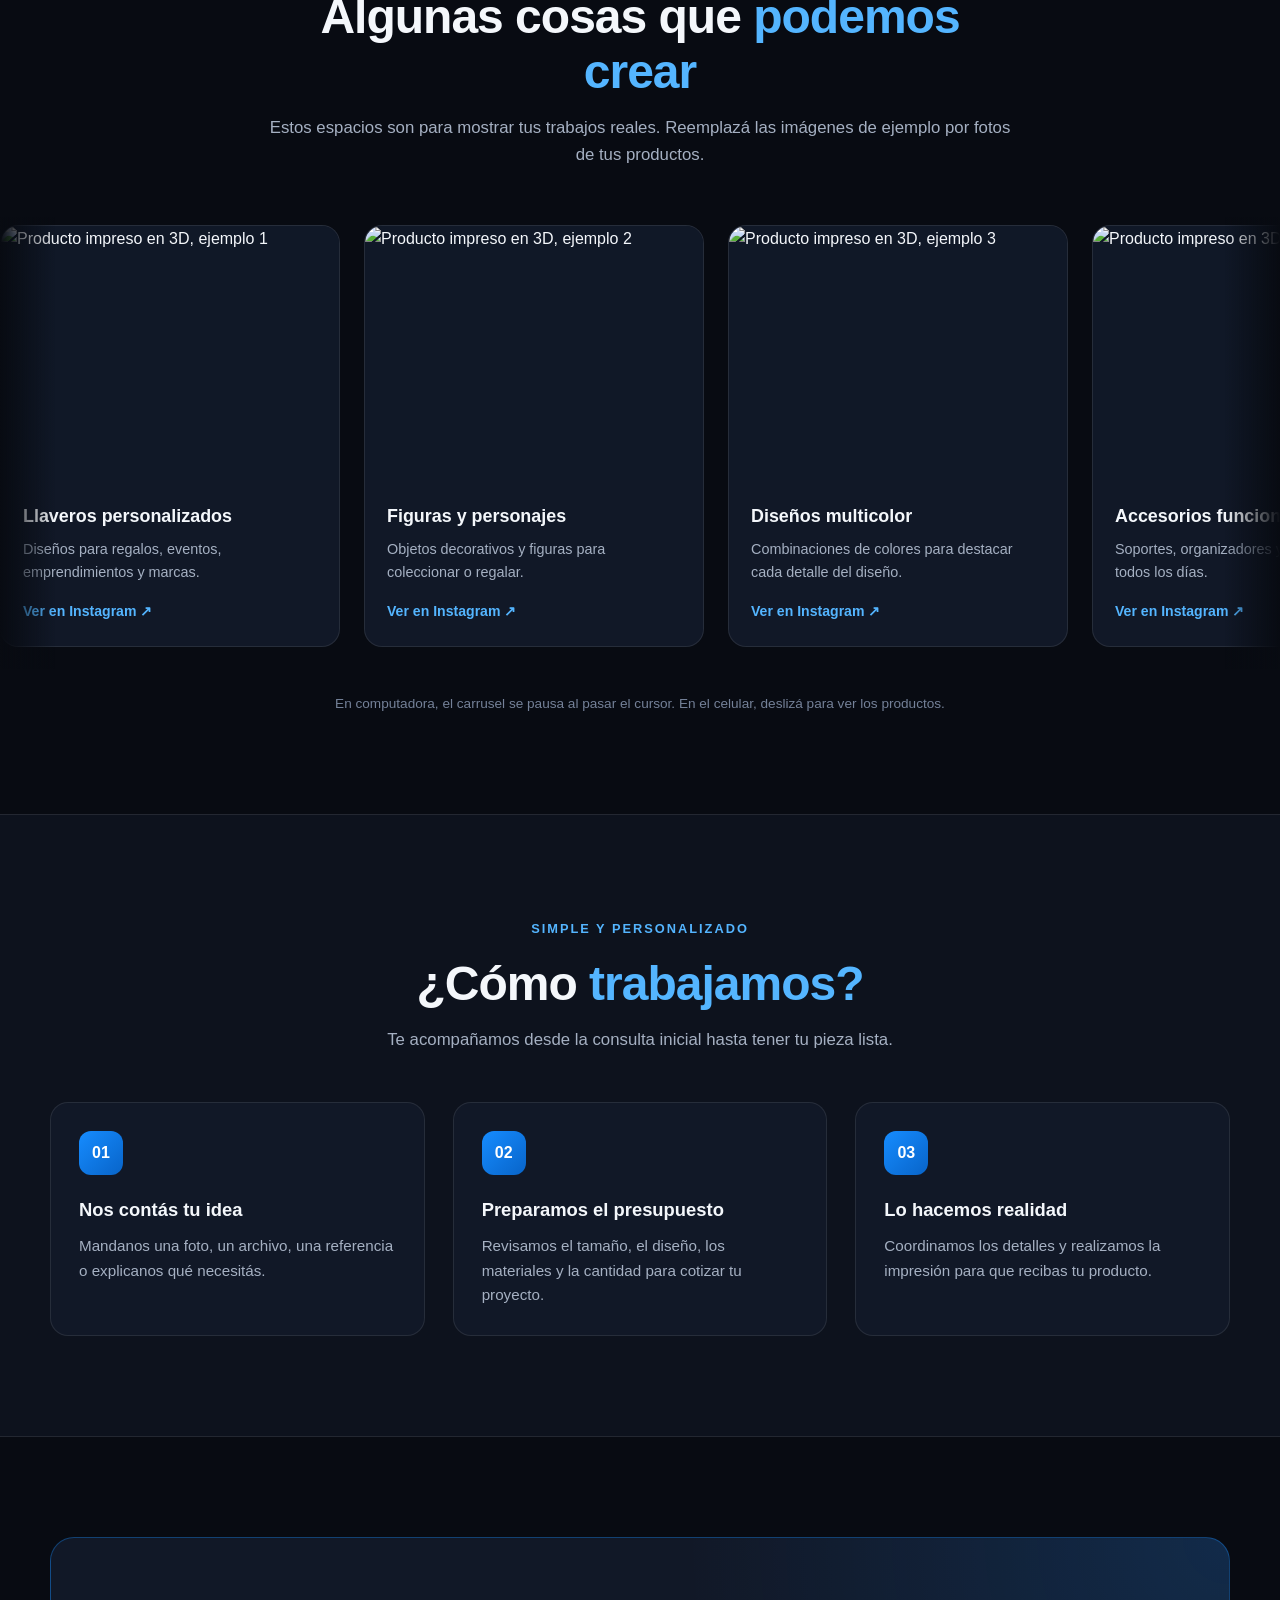
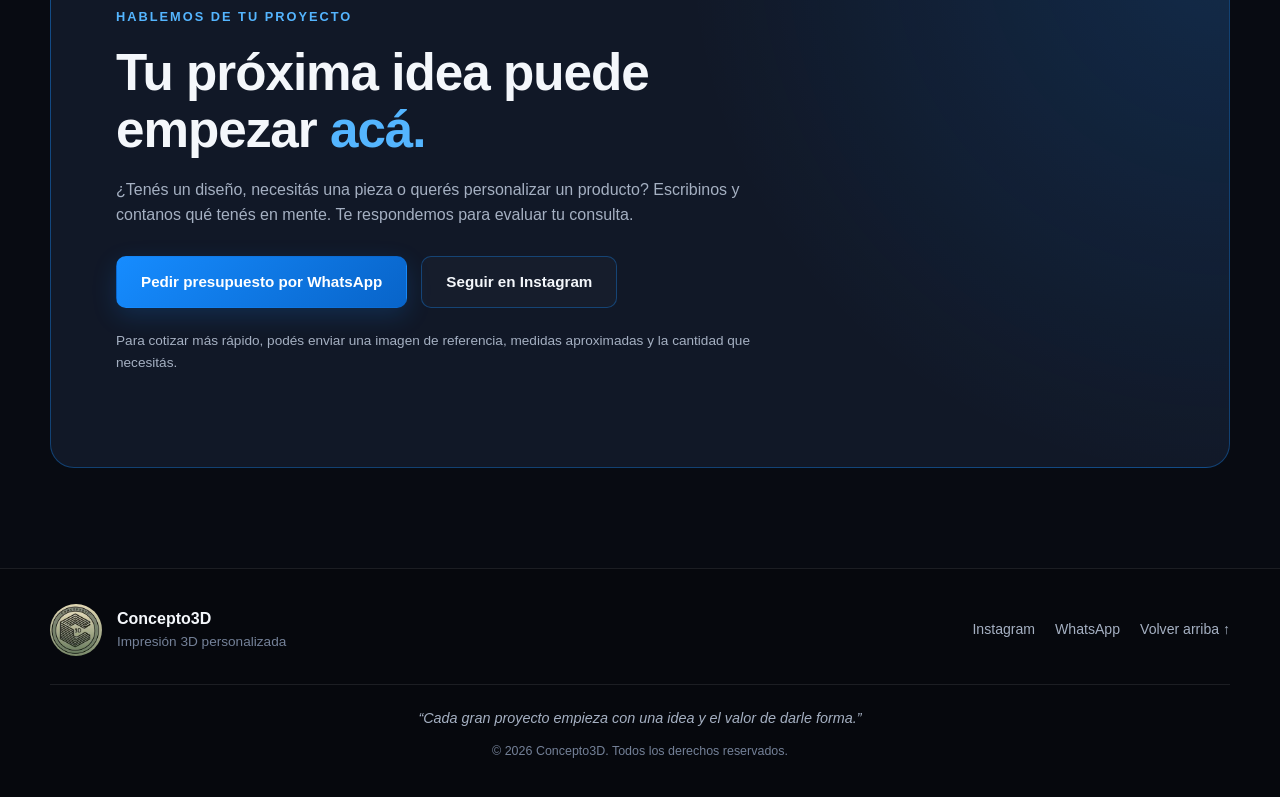
==== commit 1a37b93c: "Add files via upload" ====
--- a/index.html
+++ b/index.html
@@ -207,7 +207,7 @@
             </div>
 
             <div class="container">
-                <p class="gallery-footer">En computadora, acercá el cursor a los bordes o arrastrá las tarjetas. En el celular, deslizá con el dedo para ver los productos.</p>
+                <p class="gallery-footer">En computadora, el carrusel se pausa al pasar el cursor. En el celular, deslizá para ver los productos.</p>
             </div>
         </section>
 
@@ -292,150 +292,5 @@
     <a class="whatsapp-float" href="https://wa.me/5491123973251?text=Hola%20Concepto3D%2C%20quiero%20hacer%20una%20consulta." target="_blank" rel="noopener noreferrer" aria-label="Contactar a Concepto3D por WhatsApp">
         <span aria-hidden="true">W</span>
     </a>
-
-    <script>
-    document.addEventListener("DOMContentLoaded", () => {
-        const marquee = document.querySelector(".marquee");
-        const track = document.querySelector(".marquee-track");
-
-        if (!marquee || !track) return;
-
-        let direction = 0;
-        let animationFrame = null;
-        let lastTime = 0;
-        let isDragging = false;
-        let dragStartX = 0;
-        let scrollStart = 0;
-        let dragged = false;
-        let suppressClick = false;
-
-        const edgeSize = 120;
-        const speed = 420; // píxeles por segundo
-
-        function animateScroll(time) {
-            if (!direction) {
-                animationFrame = null;
-                lastTime = 0;
-                return;
-            }
-
-            if (lastTime) {
-                const delta = Math.min((time - lastTime) / 1000, 0.05);
-                const maxScroll = marquee.scrollWidth - marquee.clientWidth;
-
-                marquee.scrollLeft += direction * speed * delta;
-
-                // Recorre en bucle para que el movimiento sea continuo.
-                if (marquee.scrollLeft >= maxScroll - 1 && direction > 0) {
-                    marquee.scrollLeft = 0;
-                } else if (marquee.scrollLeft <= 0 && direction < 0) {
-                    marquee.scrollLeft = maxScroll;
-                }
-            }
-
-            lastTime = time;
-            animationFrame = requestAnimationFrame(animateScroll);
-        }
-
-        function setDirection(nextDirection) {
-            direction = nextDirection;
-
-            if (direction && animationFrame === null) {
-                animationFrame = requestAnimationFrame(animateScroll);
-            } else if (!direction && animationFrame !== null) {
-                cancelAnimationFrame(animationFrame);
-                animationFrame = null;
-                lastTime = 0;
-            }
-        }
-
-        marquee.addEventListener("pointermove", (event) => {
-            // No activar el movimiento automático mientras el usuario arrastra.
-            if (isDragging || event.pointerType === "touch") return;
-
-            const bounds = marquee.getBoundingClientRect();
-            const x = event.clientX - bounds.left;
-
-            if (x < edgeSize) {
-                setDirection(-1);
-            } else if (x > bounds.width - edgeSize) {
-                setDirection(1);
-            } else {
-                setDirection(0);
-            }
-        });
-
-        marquee.addEventListener("pointerleave", () => {
-            if (!isDragging) setDirection(0);
-        });
-
-        // Permite arrastrar el carrusel con el mouse.
-        marquee.addEventListener("pointerdown", (event) => {
-            if (event.pointerType === "touch") return;
-            if (event.button !== 0) return;
-
-            isDragging = true;
-            dragged = false;
-            dragStartX = event.clientX;
-            scrollStart = marquee.scrollLeft;
-            setDirection(0);
-            marquee.classList.add("is-dragging");
-            marquee.setPointerCapture(event.pointerId);
-        });
-
-        marquee.addEventListener("pointermove", (event) => {
-            if (!isDragging || event.pointerType === "touch") return;
-
-            const distance = event.clientX - dragStartX;
-
-            if (Math.abs(distance) > 4) {
-                dragged = true;
-            }
-
-            if (dragged) {
-                marquee.scrollLeft = scrollStart - distance;
-            }
-        });
-
-        function stopDragging(event) {
-            if (!isDragging) return;
-
-            isDragging = false;
-            marquee.classList.remove("is-dragging");
-
-            if (dragged) {
-                suppressClick = true;
-                window.setTimeout(() => {
-                    suppressClick = false;
-                }, 0);
-            }
-
-            if (event && event.pointerType !== "touch") {
-                const bounds = marquee.getBoundingClientRect();
-                const x = event.clientX - bounds.left;
-
-                if (x < edgeSize) setDirection(-1);
-                else if (x > bounds.width - edgeSize) setDirection(1);
-                else setDirection(0);
-            }
-        }
-
-        marquee.addEventListener("pointerup", stopDragging);
-        marquee.addEventListener("pointercancel", stopDragging);
-
-        marquee.addEventListener("click", (event) => {
-            if (suppressClick) {
-                event.preventDefault();
-                event.stopPropagation();
-                suppressClick = false;
-            }
-        }, true);
-
-        // El toque se desplaza de forma nativa en móviles.
-        marquee.addEventListener("touchstart", () => setDirection(0), { passive: true });
-        marquee.addEventListener("touchend", () => setDirection(0), { passive: true });
-    });
-    </script>
-
 </body>
 </html>
--- a/style.css
+++ b/style.css
@@ -374,19 +374,29 @@
 .marquee {
     position: relative;
     width: 100%;
-    overflow-x: auto;
-    overflow-y: hidden;
+    overflow: hidden;
     padding: 8px 0 22px;
-    scroll-behavior: auto;
-    overscroll-behavior-x: contain;
-    -webkit-overflow-scrolling: touch;
-    scrollbar-width: none;
-    cursor: grab;
-    touch-action: pan-x pan-y;
-}
-
-.marquee::-webkit-scrollbar {
-    display: none;
+}
+
+.marquee::before,
+.marquee::after {
+    position: absolute;
+    z-index: 2;
+    top: 0;
+    bottom: 0;
+    width: 55px;
+    content: "";
+    pointer-events: none;
+}
+
+.marquee::before {
+    left: 0;
+    background: linear-gradient(to right, var(--bg), transparent);
+}
+
+.marquee::after {
+    right: 0;
+    background: linear-gradient(to left, var(--bg), transparent);
 }
 
 .marquee-track {
@@ -394,19 +404,13 @@
     align-items: stretch;
     gap: var(--card-gap);
     width: max-content;
-    min-width: max-content;
-    animation: none !important;
-    transform: none !important;
-    will-change: auto;
-}
-
-.marquee.is-dragging {
-    cursor: grabbing;
-    user-select: none;
-}
-
-.marquee.is-dragging .gallery-card {
-    pointer-events: none;
+    animation: carrusel-concepto 42s linear infinite;
+    will-change: transform;
+}
+
+.marquee:hover .marquee-track,
+.marquee:focus-within .marquee-track {
+    animation-play-state: paused;
 }
 
 .gallery-card {
@@ -469,6 +473,22 @@
 
 .gallery-card .card-link:hover {
     color: #fff;
+}
+
+@keyframes carrusel-concepto {
+    from {
+        transform: translateX(0);
+    }
+    to {
+        transform: translateX(calc(-50% - var(--card-gap) / 2));
+    }
+}
+
+.gallery-footer {
+    margin-top: 24px;
+    color: var(--text-muted);
+    font-size: 0.85rem;
+    text-align: center;
 }
 
 /* PROCESO */
@@ -803,21 +823,37 @@
         overflow-x: auto;
         overflow-y: hidden;
         padding: 8px 16px 20px;
-        scroll-snap-type: x proximity;
+        scroll-snap-type: x mandatory;
         scroll-padding-inline: 16px;
-        touch-action: pan-x pan-y;
-        cursor: grab;
+        overscroll-behavior-x: contain;
+        -webkit-overflow-scrolling: touch;
+        scrollbar-width: thin;
+        scrollbar-color: var(--primary-dark) var(--bg-card);
     }
 
     .marquee::-webkit-scrollbar {
+        height: 5px;
+    }
+
+    .marquee::-webkit-scrollbar-track {
+        border-radius: 10px;
+        background: var(--bg-card);
+    }
+
+    .marquee::-webkit-scrollbar-thumb {
+        border-radius: 10px;
+        background: var(--primary-dark);
+    }
+
+    .marquee::before,
+    .marquee::after {
         display: none;
     }
 
     .marquee-track {
         width: max-content;
-        min-width: max-content;
-        animation: none !important;
-        transform: none !important;
+        animation: none;
+        transform: none;
         will-change: auto;
     }
 
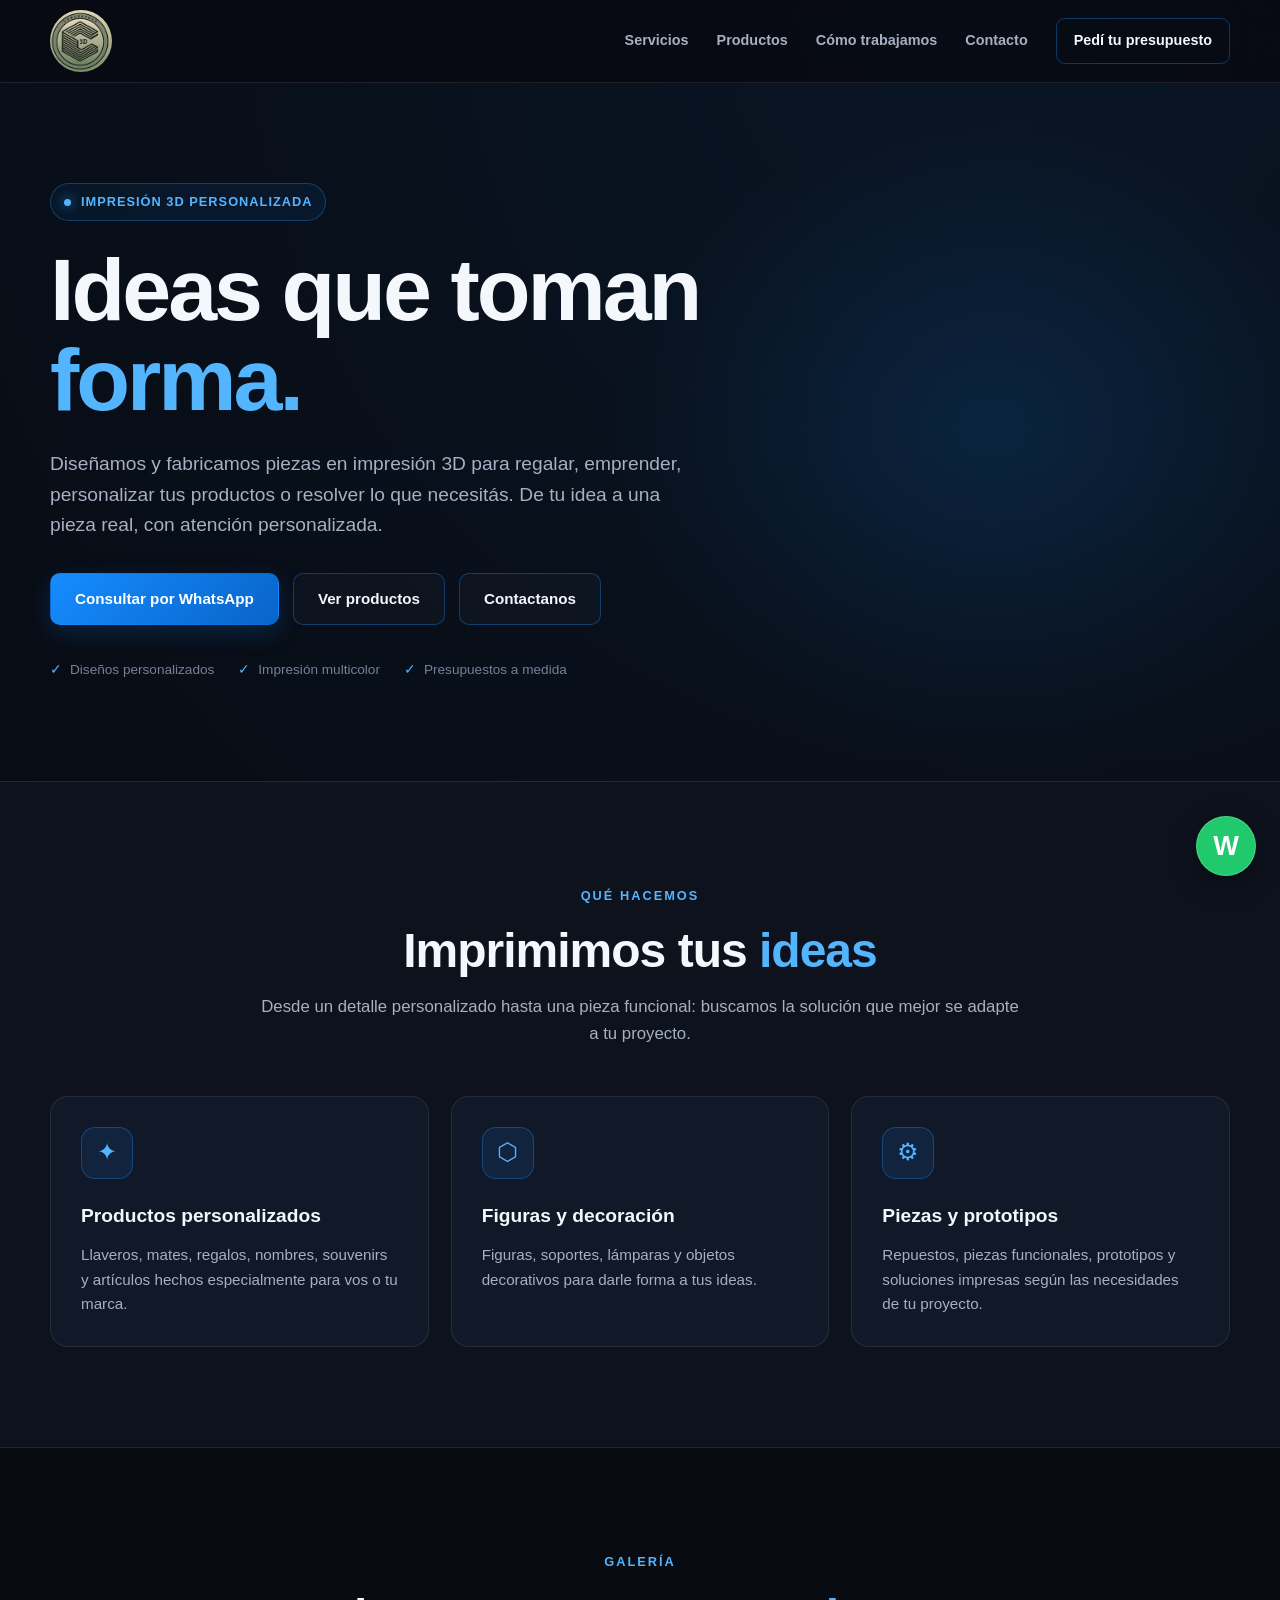
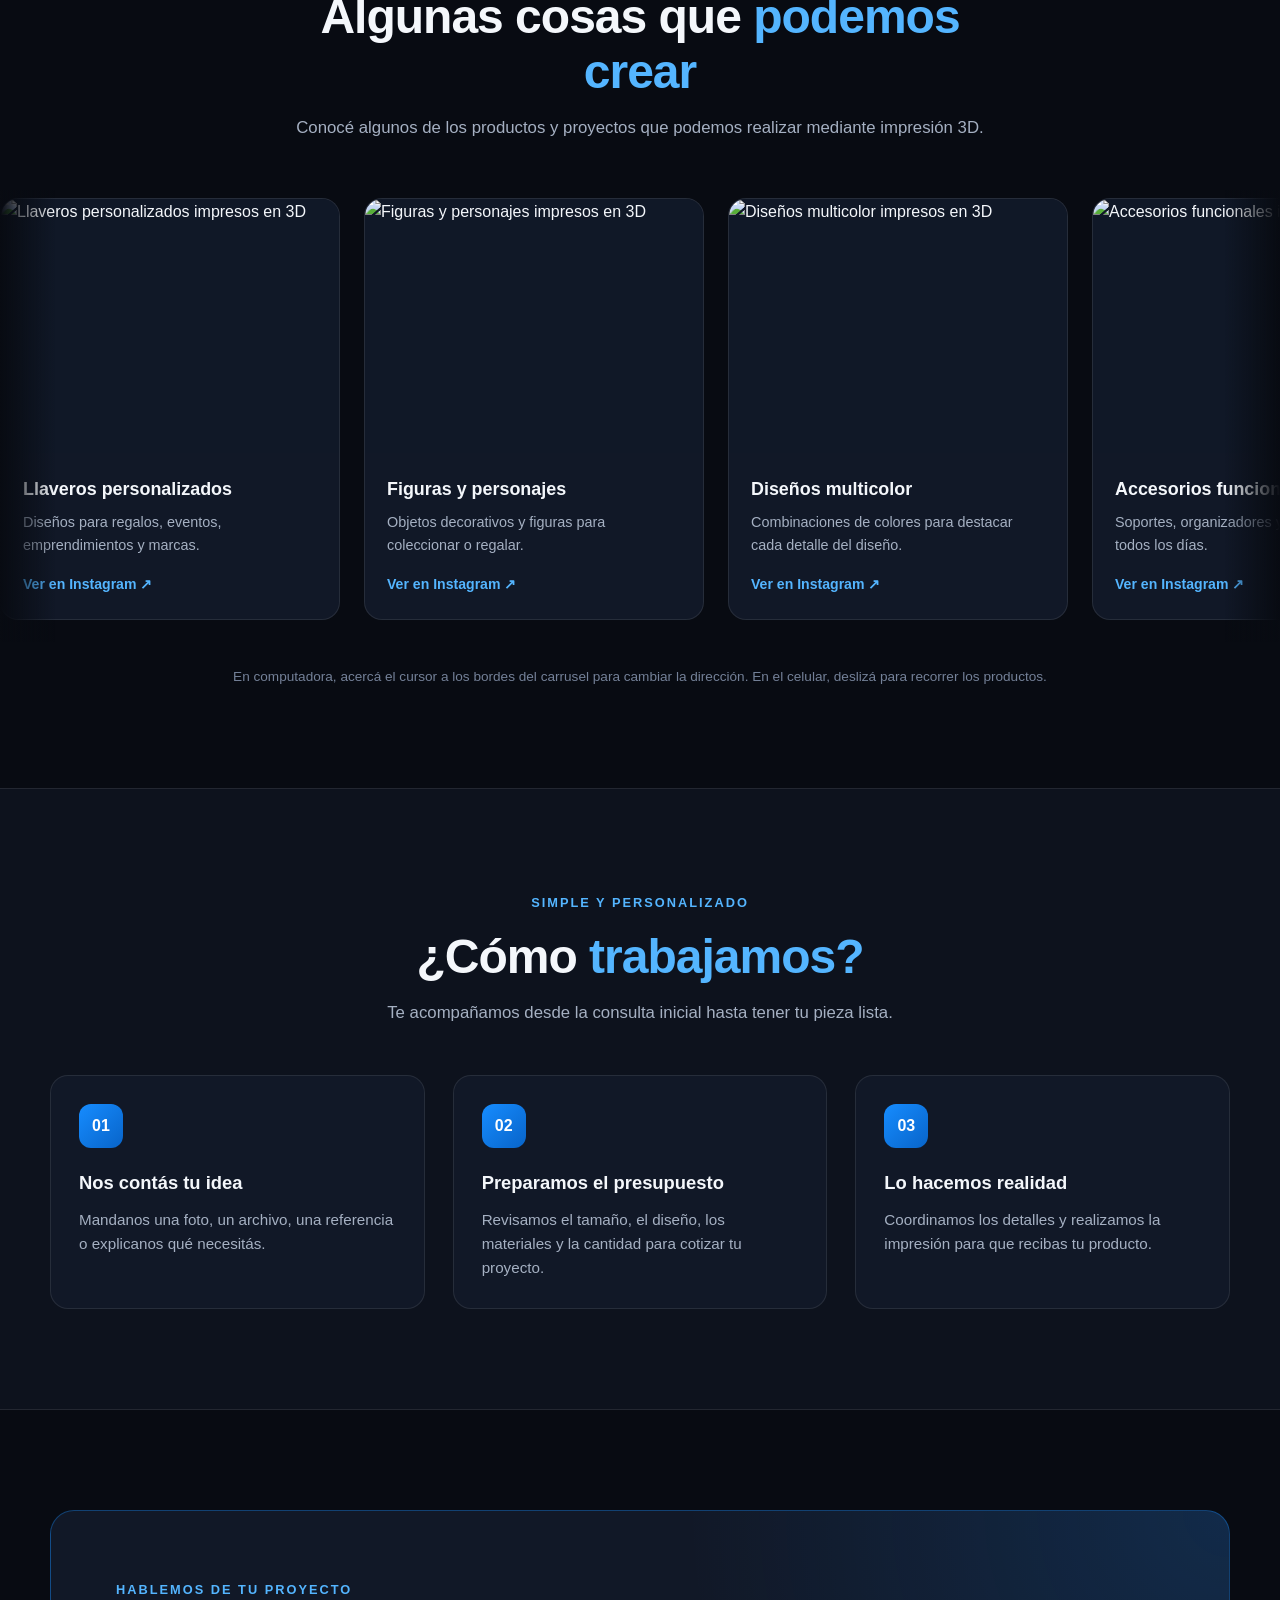
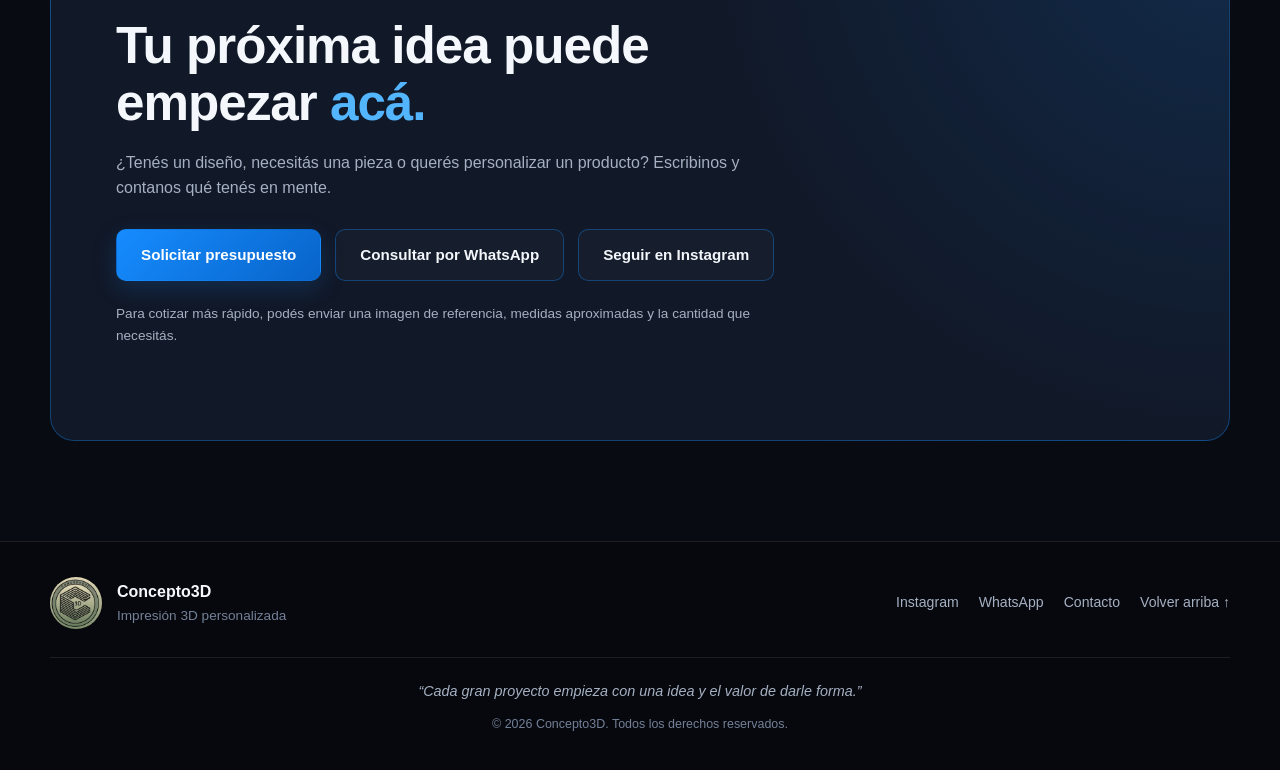
==== commit f49d28e2: "Add files via upload" ====
--- a/index.html
+++ b/index.html
@@ -1,16 +1,28 @@
+
 <!DOCTYPE html>
 <html lang="es">
 <head>
     <meta charset="UTF-8">
     <meta name="viewport" content="width=device-width, initial-scale=1.0">
-    <meta name="description" content="Concepto3D: impresión 3D personalizada, figuras, mates, llaveros, soportes y piezas a medida. Consultá tu presupuesto por WhatsApp.">
+
+    <meta
+        name="description"
+        content="Concepto3D: impresión 3D personalizada, figuras, mates, llaveros, soportes y piezas a medida. Consultá tu presupuesto."
+    >
+
     <meta name="theme-color" content="#080b12">
+
     <title>Concepto3D | Impresión 3D personalizada</title>
+
     <link rel="stylesheet" href="style.css">
 </head>
+
 <body>
+
+    <!-- ENCABEZADO Y NAVEGACIÓN -->
     <header>
         <div class="container navbar">
+
             <a class="logo" href="#inicio" aria-label="Concepto3D, inicio">
                 <img src="logo-concepto3d.jpg" alt="Logo de Concepto3D">
             </a>
@@ -19,17 +31,32 @@
                 <a href="#servicios">Servicios</a>
                 <a href="#galeria">Productos</a>
                 <a href="#proceso">Cómo trabajamos</a>
-                <a class="nav-cta" href="#presupuesto">Pedí tu presupuesto</a>
+                <a href="contacto.html">Contacto</a>
+                <a class="nav-cta" href="contacto.html">
+                    Pedí tu presupuesto
+                </a>
             </nav>
+
         </div>
     </header>
 
     <main>
+
+        <!-- PRESENTACIÓN -->
         <section class="hero" id="inicio">
             <div class="container">
+
                 <div class="hero-content">
-                    <span class="hero-label">Impresión 3D personalizada</span>
-                    <h1>Ideas que toman <span class="highlight">forma.</span></h1>
+
+                    <span class="hero-label">
+                        Impresión 3D personalizada
+                    </span>
+
+                    <h1>
+                        Ideas que toman
+                        <span class="highlight">forma.</span>
+                    </h1>
+
                     <p>
                         Diseñamos y fabricamos piezas en impresión 3D para regalar,
                         emprender, personalizar tus productos o resolver lo que necesitás.
@@ -37,10 +64,24 @@
                     </p>
 
                     <div class="hero-buttons">
-                        <a class="btn btn-primary" href="https://wa.me/5491123973251?text=Hola%20Concepto3D%2C%20quiero%20consultar%20por%20un%20presupuesto." target="_blank" rel="noopener noreferrer">
+
+                        <a
+                            class="btn btn-primary"
+                            href="https://wa.me/5491123973251?text=Hola%20Concepto3D%2C%20quiero%20consultar%20por%20un%20presupuesto."
+                            target="_blank"
+                            rel="noopener noreferrer"
+                        >
                             Consultar por WhatsApp
                         </a>
-                        <a class="btn btn-outline" href="#galeria">Ver productos</a>
+
+                        <a class="btn btn-outline" href="#galeria">
+                            Ver productos
+                        </a>
+
+                        <a class="btn btn-outline" href="contacto.html">
+                            Contactanos
+                        </a>
+
                     </div>
 
                     <div class="hero-note">
@@ -48,249 +89,634 @@
                         <span>Impresión multicolor</span>
                         <span>Presupuestos a medida</span>
                     </div>
-                </div>
+
+                </div>
+
             </div>
         </section>
 
+
+        <!-- SERVICIOS -->
         <section class="services" id="servicios">
             <div class="container">
+
                 <div class="section-heading">
                     <span class="section-tag">Qué hacemos</span>
-                    <h2>Imprimimos tus <span class="highlight">ideas</span></h2>
-                    <p>Desde un detalle personalizado hasta una pieza funcional: buscamos la solución que mejor se adapte a tu proyecto.</p>
+
+                    <h2>
+                        Imprimimos tus
+                        <span class="highlight">ideas</span>
+                    </h2>
+
+                    <p>
+                        Desde un detalle personalizado hasta una pieza funcional:
+                        buscamos la solución que mejor se adapte a tu proyecto.
+                    </p>
                 </div>
 
                 <div class="services-grid">
+
                     <article class="service-card">
                         <div class="service-icon" aria-hidden="true">✦</div>
+
                         <h3>Productos personalizados</h3>
-                        <p>Llaveros, mates, regalos, nombres, souvenirs y artículos hechos especialmente para vos o tu marca.</p>
+
+                        <p>
+                            Llaveros, mates, regalos, nombres, souvenirs y artículos
+                            hechos especialmente para vos o tu marca.
+                        </p>
                     </article>
 
                     <article class="service-card">
                         <div class="service-icon" aria-hidden="true">⬡</div>
+
                         <h3>Figuras y decoración</h3>
-                        <p>Figuras, soportes, lámparas y objetos decorativos para darle forma a tus ideas.</p>
+
+                        <p>
+                            Figuras, soportes, lámparas y objetos decorativos
+                            para darle forma a tus ideas.
+                        </p>
                     </article>
 
                     <article class="service-card">
                         <div class="service-icon" aria-hidden="true">⚙</div>
+
                         <h3>Piezas y prototipos</h3>
-                        <p>Repuestos, piezas funcionales, prototipos y soluciones impresas según las necesidades de tu proyecto.</p>
-                    </article>
+
+                        <p>
+                            Repuestos, piezas funcionales, prototipos y soluciones
+                            impresas según las necesidades de tu proyecto.
+                        </p>
+                    </article>
+
                 </div>
             </div>
         </section>
 
+
+        <!-- GALERÍA Y CARRUSEL -->
         <section class="gallery" id="galeria">
+
             <div class="container">
                 <div class="section-heading">
+
                     <span class="section-tag">Galería</span>
-                    <h2>Algunas cosas que <span class="highlight">podemos crear</span></h2>
-                    <p>Estos espacios son para mostrar tus trabajos reales. Reemplazá las imágenes de ejemplo por fotos de tus productos.</p>
+
+                    <h2>
+                        Algunas cosas que
+                        <span class="highlight">podemos crear</span>
+                    </h2>
+
+                    <p>
+                        Conocé algunos de los productos y proyectos que podemos
+                        realizar mediante impresión 3D.
+                    </p>
+
                 </div>
             </div>
 
-            <div class="marquee" aria-label="Galería de productos de Concepto3D">
+            <div
+                class="marquee"
+                aria-label="Galería de productos de Concepto3D"
+            >
+
+                <!-- ZONAS PARA CONTROLAR LA DIRECCIÓN CON EL CURSOR -->
+                <span
+                    class="marquee-edge marquee-edge-left"
+                    aria-hidden="true"
+                    title="Mover hacia la izquierda"
+                ></span>
+
+                <span
+                    class="marquee-edge marquee-edge-right"
+                    aria-hidden="true"
+                    title="Mover hacia la derecha"
+                ></span>
+
                 <div class="marquee-track">
+
+                    <!-- PRODUCTO 1 -->
                     <article class="gallery-card">
-                        <a href="https://www.instagram.com/concepto3d.ok/" target="_blank" rel="noopener noreferrer" aria-label="Ver trabajos de Concepto3D en Instagram">
-                            <img src="images/producto-01.jpg" alt="Producto impreso en 3D, ejemplo 1" loading="lazy">
-                        </a>
+
+                        <a
+                            href="https://www.instagram.com/concepto3d.ok/"
+                            target="_blank"
+                            rel="noopener noreferrer"
+                            aria-label="Ver llaveros de Concepto3D en Instagram"
+                        >
+                            <img
+                                src="images/producto-01.jpg"
+                                alt="Llaveros personalizados impresos en 3D"
+                                loading="lazy"
+                            >
+                        </a>
+
                         <div class="gallery-card-content">
                             <h3>Llaveros personalizados</h3>
-                            <p>Diseños para regalos, eventos, emprendimientos y marcas.</p>
-                            <a class="card-link" href="https://www.instagram.com/concepto3d.ok/" target="_blank" rel="noopener noreferrer">Ver en Instagram ↗</a>
-                        </div>
-                    </article>
-
+
+                            <p>
+                                Diseños para regalos, eventos,
+                                emprendimientos y marcas.
+                            </p>
+
+                            <a
+                                class="card-link"
+                                href="https://www.instagram.com/concepto3d.ok/"
+                                target="_blank"
+                                rel="noopener noreferrer"
+                            >
+                                Ver en Instagram ↗
+                            </a>
+                        </div>
+
+                    </article>
+
+
+                    <!-- PRODUCTO 2 -->
                     <article class="gallery-card">
-                        <a href="https://www.instagram.com/concepto3d.ok/" target="_blank" rel="noopener noreferrer" aria-label="Ver trabajos de Concepto3D en Instagram">
-                            <img src="images/producto-02.jpg" alt="Producto impreso en 3D, ejemplo 2" loading="lazy">
-                        </a>
+
+                        <a
+                            href="https://www.instagram.com/concepto3d.ok/"
+                            target="_blank"
+                            rel="noopener noreferrer"
+                            aria-label="Ver figuras de Concepto3D en Instagram"
+                        >
+                            <img
+                                src="images/producto-02.jpg"
+                                alt="Figuras y personajes impresos en 3D"
+                                loading="lazy"
+                            >
+                        </a>
+
                         <div class="gallery-card-content">
                             <h3>Figuras y personajes</h3>
-                            <p>Objetos decorativos y figuras para coleccionar o regalar.</p>
-                            <a class="card-link" href="https://www.instagram.com/concepto3d.ok/" target="_blank" rel="noopener noreferrer">Ver en Instagram ↗</a>
-                        </div>
-                    </article>
-
+
+                            <p>
+                                Objetos decorativos y figuras para
+                                coleccionar o regalar.
+                            </p>
+
+                            <a
+                                class="card-link"
+                                href="https://www.instagram.com/concepto3d.ok/"
+                                target="_blank"
+                                rel="noopener noreferrer"
+                            >
+                                Ver en Instagram ↗
+                            </a>
+                        </div>
+
+                    </article>
+
+
+                    <!-- PRODUCTO 3 -->
                     <article class="gallery-card">
-                        <a href="https://www.instagram.com/concepto3d.ok/" target="_blank" rel="noopener noreferrer" aria-label="Ver trabajos de Concepto3D en Instagram">
-                            <img src="images/producto-03.jpg" alt="Producto impreso en 3D, ejemplo 3" loading="lazy">
-                        </a>
+
+                        <a
+                            href="https://www.instagram.com/concepto3d.ok/"
+                            target="_blank"
+                            rel="noopener noreferrer"
+                            aria-label="Ver diseños multicolor de Concepto3D en Instagram"
+                        >
+                            <img
+                                src="images/producto-03.jpg"
+                                alt="Diseños multicolor impresos en 3D"
+                                loading="lazy"
+                            >
+                        </a>
+
                         <div class="gallery-card-content">
                             <h3>Diseños multicolor</h3>
-                            <p>Combinaciones de colores para destacar cada detalle del diseño.</p>
-                            <a class="card-link" href="https://www.instagram.com/concepto3d.ok/" target="_blank" rel="noopener noreferrer">Ver en Instagram ↗</a>
-                        </div>
-                    </article>
-
+
+                            <p>
+                                Combinaciones de colores para destacar
+                                cada detalle del diseño.
+                            </p>
+
+                            <a
+                                class="card-link"
+                                href="https://www.instagram.com/concepto3d.ok/"
+                                target="_blank"
+                                rel="noopener noreferrer"
+                            >
+                                Ver en Instagram ↗
+                            </a>
+                        </div>
+
+                    </article>
+
+
+                    <!-- PRODUCTO 4 -->
                     <article class="gallery-card">
-                        <a href="https://www.instagram.com/concepto3d.ok/" target="_blank" rel="noopener noreferrer" aria-label="Ver trabajos de Concepto3D en Instagram">
-                            <img src="images/producto-04.jpg" alt="Producto impreso en 3D, ejemplo 4" loading="lazy">
-                        </a>
+
+                        <a
+                            href="https://www.instagram.com/concepto3d.ok/"
+                            target="_blank"
+                            rel="noopener noreferrer"
+                            aria-label="Ver accesorios de Concepto3D en Instagram"
+                        >
+                            <img
+                                src="images/producto-04.jpg"
+                                alt="Accesorios funcionales impresos en 3D"
+                                loading="lazy"
+                            >
+                        </a>
+
                         <div class="gallery-card-content">
                             <h3>Accesorios funcionales</h3>
-                            <p>Soportes, organizadores y piezas útiles para todos los días.</p>
-                            <a class="card-link" href="https://www.instagram.com/concepto3d.ok/" target="_blank" rel="noopener noreferrer">Ver en Instagram ↗</a>
-                        </div>
-                    </article>
-
+
+                            <p>
+                                Soportes, organizadores y piezas útiles
+                                para todos los días.
+                            </p>
+
+                            <a
+                                class="card-link"
+                                href="https://www.instagram.com/concepto3d.ok/"
+                                target="_blank"
+                                rel="noopener noreferrer"
+                            >
+                                Ver en Instagram ↗
+                            </a>
+                        </div>
+
+                    </article>
+
+
+                    <!-- PRODUCTO 5 -->
                     <article class="gallery-card">
-                        <a href="https://www.instagram.com/concepto3d.ok/" target="_blank" rel="noopener noreferrer" aria-label="Ver trabajos de Concepto3D en Instagram">
-                            <img src="images/producto-05.jpg" alt="Producto impreso en 3D, ejemplo 5" loading="lazy">
-                        </a>
+
+                        <a
+                            href="https://www.instagram.com/concepto3d.ok/"
+                            target="_blank"
+                            rel="noopener noreferrer"
+                            aria-label="Ver proyectos a medida de Concepto3D en Instagram"
+                        >
+                            <img
+                                src="images/producto-05.jpg"
+                                alt="Proyecto personalizado de impresión 3D"
+                                loading="lazy"
+                            >
+                        </a>
+
                         <div class="gallery-card-content">
                             <h3>Proyectos a medida</h3>
-                            <p>Contanos qué necesitás y vemos cómo hacerlo realidad.</p>
-                            <a class="card-link" href="https://www.instagram.com/concepto3d.ok/" target="_blank" rel="noopener noreferrer">Ver en Instagram ↗</a>
-                        </div>
-                    </article>
-
-                    <!-- Copias para el desplazamiento continuo del carrusel -->
+
+                            <p>
+                                Contanos qué necesitás y vemos
+                                cómo hacerlo realidad.
+                            </p>
+
+                            <a
+                                class="card-link"
+                                href="https://www.instagram.com/concepto3d.ok/"
+                                target="_blank"
+                                rel="noopener noreferrer"
+                            >
+                                Ver en Instagram ↗
+                            </a>
+                        </div>
+
+                    </article>
+
+
+                    <!-- COPIA 1 PARA EL BUCLE CONTINUO -->
                     <article class="gallery-card" aria-hidden="true">
+
                         <a href="#" tabindex="-1">
-                            <img src="images/producto-01.jpg" alt="" loading="lazy">
-                        </a>
+                            <img
+                                src="images/producto-01.jpg"
+                                alt=""
+                                loading="lazy"
+                            >
+                        </a>
+
                         <div class="gallery-card-content">
                             <h3>Llaveros personalizados</h3>
-                            <p>Diseños para regalos, eventos, emprendimientos y marcas.</p>
+
+                            <p>
+                                Diseños para regalos, eventos,
+                                emprendimientos y marcas.
+                            </p>
+
                             <span class="card-link">Concepto3D</span>
                         </div>
-                    </article>
-
+
+                    </article>
+
+
+                    <!-- COPIA 2 PARA EL BUCLE CONTINUO -->
                     <article class="gallery-card" aria-hidden="true">
+
                         <a href="#" tabindex="-1">
-                            <img src="images/producto-02.jpg" alt="" loading="lazy">
-                        </a>
+                            <img
+                                src="images/producto-02.jpg"
+                                alt=""
+                                loading="lazy"
+                            >
+                        </a>
+
                         <div class="gallery-card-content">
                             <h3>Figuras y personajes</h3>
-                            <p>Objetos decorativos y figuras para coleccionar o regalar.</p>
+
+                            <p>
+                                Objetos decorativos y figuras para
+                                coleccionar o regalar.
+                            </p>
+
                             <span class="card-link">Concepto3D</span>
                         </div>
-                    </article>
-
+
+                    </article>
+
+
+                    <!-- COPIA 3 PARA EL BUCLE CONTINUO -->
                     <article class="gallery-card" aria-hidden="true">
+
                         <a href="#" tabindex="-1">
-                            <img src="images/producto-03.jpg" alt="" loading="lazy">
-                        </a>
+                            <img
+                                src="images/producto-03.jpg"
+                                alt=""
+                                loading="lazy"
+                            >
+                        </a>
+
                         <div class="gallery-card-content">
                             <h3>Diseños multicolor</h3>
-                            <p>Combinaciones de colores para destacar cada detalle del diseño.</p>
+
+                            <p>
+                                Combinaciones de colores para destacar
+                                cada detalle del diseño.
+                            </p>
+
                             <span class="card-link">Concepto3D</span>
                         </div>
-                    </article>
-
+
+                    </article>
+
+
+                    <!-- COPIA 4 PARA EL BUCLE CONTINUO -->
                     <article class="gallery-card" aria-hidden="true">
+
                         <a href="#" tabindex="-1">
-                            <img src="images/producto-04.jpg" alt="" loading="lazy">
-                        </a>
+                            <img
+                                src="images/producto-04.jpg"
+                                alt=""
+                                loading="lazy"
+                            >
+                        </a>
+
                         <div class="gallery-card-content">
                             <h3>Accesorios funcionales</h3>
-                            <p>Soportes, organizadores y piezas útiles para todos los días.</p>
+
+                            <p>
+                                Soportes, organizadores y piezas útiles
+                                para todos los días.
+                            </p>
+
                             <span class="card-link">Concepto3D</span>
                         </div>
-                    </article>
-
+
+                    </article>
+
+
+                    <!-- COPIA 5 PARA EL BUCLE CONTINUO -->
                     <article class="gallery-card" aria-hidden="true">
+
                         <a href="#" tabindex="-1">
-                            <img src="images/producto-05.jpg" alt="" loading="lazy">
-                        </a>
+                            <img
+                                src="images/producto-05.jpg"
+                                alt=""
+                                loading="lazy"
+                            >
+                        </a>
+
                         <div class="gallery-card-content">
                             <h3>Proyectos a medida</h3>
-                            <p>Contanos qué necesitás y vemos cómo hacerlo realidad.</p>
+
+                            <p>
+                                Contanos qué necesitás y vemos
+                                cómo hacerlo realidad.
+                            </p>
+
                             <span class="card-link">Concepto3D</span>
                         </div>
-                    </article>
+
+                    </article>
+
                 </div>
             </div>
 
             <div class="container">
-                <p class="gallery-footer">En computadora, el carrusel se pausa al pasar el cursor. En el celular, deslizá para ver los productos.</p>
+                <p class="gallery-footer">
+                    En computadora, acercá el cursor a los bordes del carrusel
+                    para cambiar la dirección. En el celular, deslizá para
+                    recorrer los productos.
+                </p>
+            </div>
+
+        </section>
+
+
+        <!-- PROCESO DE TRABAJO -->
+        <section class="process" id="proceso">
+            <div class="container">
+
+                <div class="section-heading">
+
+                    <span class="section-tag">
+                        Simple y personalizado
+                    </span>
+
+                    <h2>
+                        ¿Cómo
+                        <span class="highlight">trabajamos?</span>
+                    </h2>
+
+                    <p>
+                        Te acompañamos desde la consulta inicial
+                        hasta tener tu pieza lista.
+                    </p>
+
+                </div>
+
+                <div class="process-grid">
+
+                    <article class="process-step">
+                        <span class="process-number">01</span>
+
+                        <h3>Nos contás tu idea</h3>
+
+                        <p>
+                            Mandanos una foto, un archivo, una referencia
+                            o explicanos qué necesitás.
+                        </p>
+                    </article>
+
+                    <article class="process-step">
+                        <span class="process-number">02</span>
+
+                        <h3>Preparamos el presupuesto</h3>
+
+                        <p>
+                            Revisamos el tamaño, el diseño, los materiales
+                            y la cantidad para cotizar tu proyecto.
+                        </p>
+                    </article>
+
+                    <article class="process-step">
+                        <span class="process-number">03</span>
+
+                        <h3>Lo hacemos realidad</h3>
+
+                        <p>
+                            Coordinamos los detalles y realizamos la impresión
+                            para que recibas tu producto.
+                        </p>
+                    </article>
+
+                </div>
+
             </div>
         </section>
 
-        <section class="process" id="proceso">
+
+        <!-- PRESUPUESTO Y CONTACTO -->
+        <section class="contact" id="presupuesto">
             <div class="container">
-                <div class="section-heading">
-                    <span class="section-tag">Simple y personalizado</span>
-                    <h2>¿Cómo <span class="highlight">trabajamos?</span></h2>
-                    <p>Te acompañamos desde la consulta inicial hasta tener tu pieza lista.</p>
-                </div>
-
-                <div class="process-grid">
-                    <article class="process-step">
-                        <span class="process-number">01</span>
-                        <h3>Nos contás tu idea</h3>
-                        <p>Mandanos una foto, un archivo, una referencia o explicanos qué necesitás.</p>
-                    </article>
-
-                    <article class="process-step">
-                        <span class="process-number">02</span>
-                        <h3>Preparamos el presupuesto</h3>
-                        <p>Revisamos el tamaño, el diseño, los materiales y la cantidad para cotizar tu proyecto.</p>
-                    </article>
-
-                    <article class="process-step">
-                        <span class="process-number">03</span>
-                        <h3>Lo hacemos realidad</h3>
-                        <p>Coordinamos los detalles y realizamos la impresión para que recibas tu producto.</p>
-                    </article>
-                </div>
+
+                <div class="contact-panel">
+
+                    <span class="section-tag">
+                        Hablemos de tu proyecto
+                    </span>
+
+                    <h2>
+                        Tu próxima idea puede empezar
+                        <span class="highlight">acá.</span>
+                    </h2>
+
+                    <p>
+                        ¿Tenés un diseño, necesitás una pieza o querés
+                        personalizar un producto? Escribinos y contanos
+                        qué tenés en mente.
+                    </p>
+
+                    <div class="contact-actions">
+
+                        <!-- BOTÓN A LA PÁGINA DE CONTACTO -->
+                        <a class="btn btn-primary" href="contacto.html">
+                            Solicitar presupuesto
+                        </a>
+
+                        <!-- CONTACTO DIRECTO POR WHATSAPP -->
+                        <a
+                            class="btn btn-outline"
+                            href="https://wa.me/5491123973251?text=Hola%20Concepto3D%2C%20quiero%20consultar%20por%20un%20presupuesto."
+                            target="_blank"
+                            rel="noopener noreferrer"
+                        >
+                            Consultar por WhatsApp
+                        </a>
+
+                        <!-- INSTAGRAM -->
+                        <a
+                            class="btn btn-outline"
+                            href="https://www.instagram.com/concepto3d.ok/"
+                            target="_blank"
+                            rel="noopener noreferrer"
+                        >
+                            Seguir en Instagram
+                        </a>
+
+                    </div>
+
+                    <p class="contact-note">
+                        Para cotizar más rápido, podés enviar una imagen
+                        de referencia, medidas aproximadas y la cantidad
+                        que necesitás.
+                    </p>
+
+                </div>
+
             </div>
         </section>
 
-        <section class="contact" id="presupuesto">
-            <div class="container">
-                <div class="contact-panel">
-                    <span class="section-tag">Hablemos de tu proyecto</span>
-                    <h2>Tu próxima idea puede empezar <span class="highlight">acá.</span></h2>
-                    <p>
-                        ¿Tenés un diseño, necesitás una pieza o querés personalizar un producto?
-                        Escribinos y contanos qué tenés en mente. Te respondemos para evaluar tu consulta.
-                    </p>
-
-                    <div class="contact-actions">
-                        <a class="btn btn-primary" href="https://wa.me/5491123973251?text=Hola%20Concepto3D%2C%20quiero%20consultar%20por%20un%20presupuesto." target="_blank" rel="noopener noreferrer">
-                            Pedir presupuesto por WhatsApp
-                        </a>
-                        <a class="btn btn-outline" href="https://www.instagram.com/concepto3d.ok/" target="_blank" rel="noopener noreferrer">
-                            Seguir en Instagram
-                        </a>
-                    </div>
-
-                    <p class="contact-note">Para cotizar más rápido, podés enviar una imagen de referencia, medidas aproximadas y la cantidad que necesitás.</p>
-                </div>
-            </div>
-        </section>
     </main>
 
+
+    <!-- PIE DE PÁGINA -->
     <footer>
         <div class="container">
+
             <div class="footer-content">
+
                 <a class="footer-brand" href="#inicio">
-                    <img src="logo-concepto3d.jpg" alt="Logo de Concepto3D">
+
+                    <img
+                        src="logo-concepto3d.jpg"
+                        alt="Logo de Concepto3D"
+                    >
+
                     <span>
                         <strong>Concepto3D</strong>
                         <p>Impresión 3D personalizada</p>
                     </span>
+
                 </a>
 
                 <div class="footer-links">
-                    <a href="https://www.instagram.com/concepto3d.ok/" target="_blank" rel="noopener noreferrer">Instagram</a>
-                    <a href="https://wa.me/5491123973251" target="_blank" rel="noopener noreferrer">WhatsApp</a>
-                    <a href="#inicio">Volver arriba ↑</a>
-                </div>
+
+                    <a
+                        href="https://www.instagram.com/concepto3d.ok/"
+                        target="_blank"
+                        rel="noopener noreferrer"
+                    >
+                        Instagram
+                    </a>
+
+                    <a
+                        href="https://wa.me/5491123973251"
+                        target="_blank"
+                        rel="noopener noreferrer"
+                    >
+                        WhatsApp
+                    </a>
+
+                    <a href="contacto.html">
+                        Contacto
+                    </a>
+
+                    <a href="#inicio">
+                        Volver arriba ↑
+                    </a>
+
+                </div>
+
             </div>
 
-            <p class="footer-quote">“Cada gran proyecto empieza con una idea y el valor de darle forma.”</p>
-            <p class="footer-copy">© 2026 Concepto3D. Todos los derechos reservados.</p>
+            <p class="footer-quote">
+                “Cada gran proyecto empieza con una idea y el valor de darle forma.”
+            </p>
+
+            <p class="footer-copy">
+                © 2026 Concepto3D. Todos los derechos reservados.
+            </p>
+
         </div>
     </footer>
 
-    <a class="whatsapp-float" href="https://wa.me/5491123973251?text=Hola%20Concepto3D%2C%20quiero%20hacer%20una%20consulta." target="_blank" rel="noopener noreferrer" aria-label="Contactar a Concepto3D por WhatsApp">
+
+    <!-- BOTÓN FLOTANTE DE WHATSAPP -->
+    <a
+        class="whatsapp-float"
+        href="https://wa.me/5491123973251?text=Hola%20Concepto3D%2C%20quiero%20hacer%20una%20consulta."
+        target="_blank"
+        rel="noopener noreferrer"
+        aria-label="Contactar a Concepto3D por WhatsApp"
+    >
         <span aria-hidden="true">W</span>
     </a>
+
 </body>
 </html>
--- a/style.css
+++ b/style.css
@@ -1,6 +1,6 @@
 /* =========================================================
    CONCEPTO3D — style.css
-   Diseño oscuro tecnológico, adaptable y sin JavaScript
+   Diseño adaptable y carrusel sin JavaScript
 ========================================================= */
 
 /* VARIABLES */
@@ -135,8 +135,11 @@
     font-weight: 700;
     text-align: center;
     cursor: pointer;
-    transition: background var(--transition), border-color var(--transition),
-        transform var(--transition), box-shadow var(--transition);
+    transition:
+        background var(--transition),
+        border-color var(--transition),
+        transform var(--transition),
+        box-shadow var(--transition);
 }
 
 .btn:hover {
@@ -332,7 +335,9 @@
     border: 1px solid var(--border);
     border-radius: var(--radius);
     background: var(--bg-card);
-    transition: border-color var(--transition), background var(--transition),
+    transition:
+        border-color var(--transition),
+        background var(--transition),
         transform var(--transition);
 }
 
@@ -366,7 +371,12 @@
     font-size: 0.95rem;
 }
 
-/* GALERÍA Y CARRUSEL */
+/* =========================================================
+   GALERÍA Y CARRUSEL
+   Escritorio: animación CSS al pasar por los bordes.
+   Móvil: desplazamiento horizontal táctil.
+========================================================= */
+
 .gallery {
     overflow: hidden;
 }
@@ -378,6 +388,7 @@
     padding: 8px 0 22px;
 }
 
+/* Degradados en los extremos */
 .marquee::before,
 .marquee::after {
     position: absolute;
@@ -399,20 +410,49 @@
     background: linear-gradient(to left, var(--bg), transparent);
 }
 
+/* Zonas transparentes para activar el desplazamiento */
+.marquee-edge {
+    position: absolute;
+    z-index: 4;
+    top: 8px;
+    bottom: 22px;
+    width: clamp(64px, 12vw, 140px);
+    display: block;
+    background: transparent;
+}
+
+.marquee-edge-left {
+    left: 0;
+    cursor: w-resize;
+}
+
+.marquee-edge-right {
+    right: 0;
+    cursor: e-resize;
+}
+
+/* Fila de tarjetas */
 .marquee-track {
     display: flex;
     align-items: stretch;
     gap: var(--card-gap);
     width: max-content;
-    animation: carrusel-concepto 42s linear infinite;
+    animation: none;
+    transform: translateX(0);
     will-change: transform;
 }
 
-.marquee:hover .marquee-track,
-.marquee:focus-within .marquee-track {
-    animation-play-state: paused;
-}
-
+/* Cursor en el extremo izquierdo */
+.marquee-edge-left:hover ~ .marquee-track {
+    animation: carrusel-hacia-izquierda 28s linear infinite;
+}
+
+/* Cursor en el extremo derecho */
+.marquee-edge-right:hover ~ .marquee-track {
+    animation: carrusel-hacia-derecha 28s linear infinite;
+}
+
+/* Tarjetas */
 .gallery-card {
     flex: 0 0 var(--card-width);
     width: var(--card-width);
@@ -421,7 +461,9 @@
     border: 1px solid var(--border);
     border-radius: var(--radius);
     background: var(--bg-card);
-    transition: border-color var(--transition), box-shadow var(--transition),
+    transition:
+        border-color var(--transition),
+        box-shadow var(--transition),
         transform var(--transition);
 }
 
@@ -475,12 +517,25 @@
     color: #fff;
 }
 
-@keyframes carrusel-concepto {
+/* Animación hacia la izquierda */
+@keyframes carrusel-hacia-izquierda {
     from {
         transform: translateX(0);
     }
+
     to {
         transform: translateX(calc(-50% - var(--card-gap) / 2));
+    }
+}
+
+/* Animación hacia la derecha */
+@keyframes carrusel-hacia-derecha {
+    from {
+        transform: translateX(calc(-50% - var(--card-gap) / 2));
+    }
+
+    to {
+        transform: translateX(0);
     }
 }
 
@@ -547,7 +602,8 @@
     overflow: hidden;
     border: 1px solid var(--border-blue);
     border-radius: 24px;
-    background: radial-gradient(circle at 100% 0%, rgba(22, 140, 255, 0.16), transparent 42%),
+    background:
+        radial-gradient(circle at 100% 0%, rgba(22, 140, 255, 0.16), transparent 42%),
         var(--bg-card);
 }
 
@@ -823,12 +879,18 @@
         overflow-x: auto;
         overflow-y: hidden;
         padding: 8px 16px 20px;
-        scroll-snap-type: x mandatory;
+        scroll-snap-type: x proximity;
         scroll-padding-inline: 16px;
         overscroll-behavior-x: contain;
         -webkit-overflow-scrolling: touch;
         scrollbar-width: thin;
         scrollbar-color: var(--primary-dark) var(--bg-card);
+        touch-action: pan-x;
+        cursor: grab;
+    }
+
+    .marquee:active {
+        cursor: grabbing;
     }
 
     .marquee::-webkit-scrollbar {
@@ -845,6 +907,10 @@
         background: var(--primary-dark);
     }
 
+    .marquee-edge {
+        display: none;
+    }
+
     .marquee::before,
     .marquee::after {
         display: none;
@@ -852,6 +918,7 @@
 
     .marquee-track {
         width: max-content;
+        min-width: max-content;
         animation: none;
         transform: none;
         will-change: auto;
@@ -963,4 +1030,4 @@
         animation-iteration-count: 1 !important;
         transition-duration: 0.01ms !important;
     }
-}
+}
